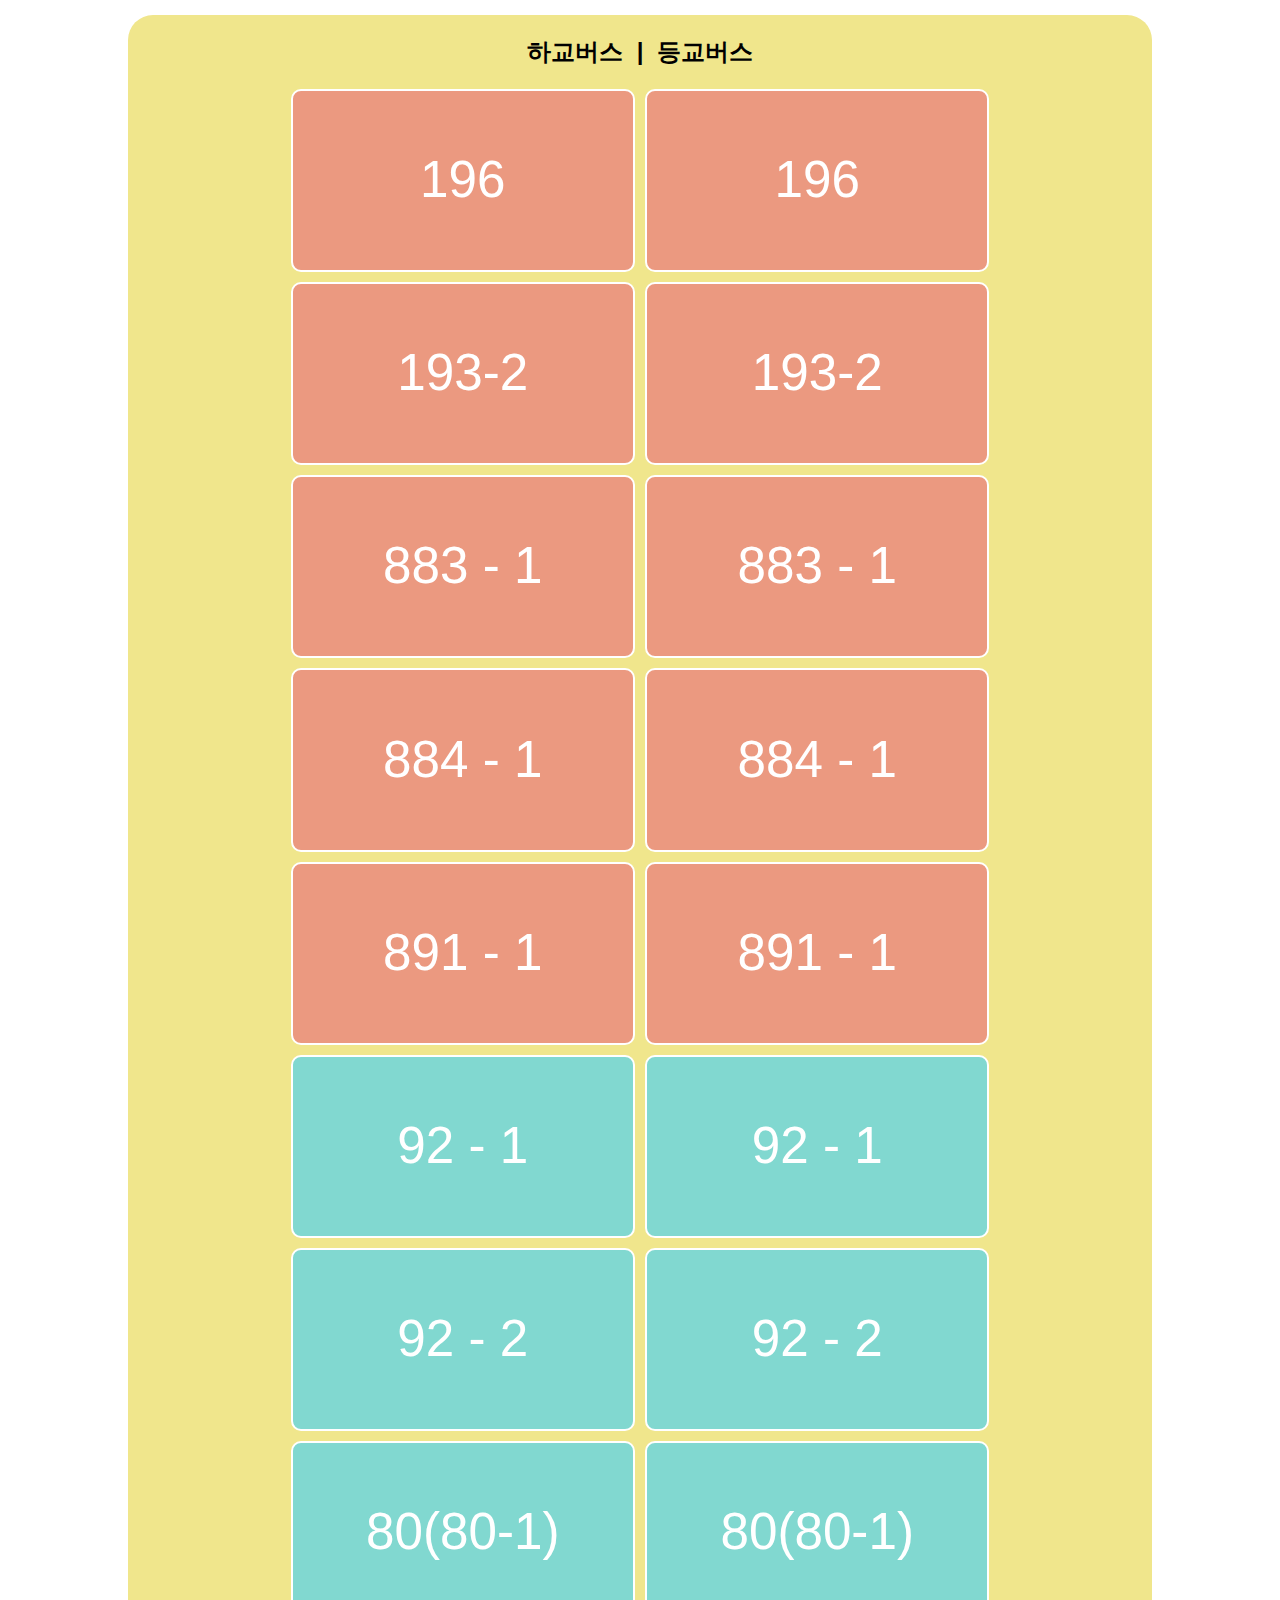
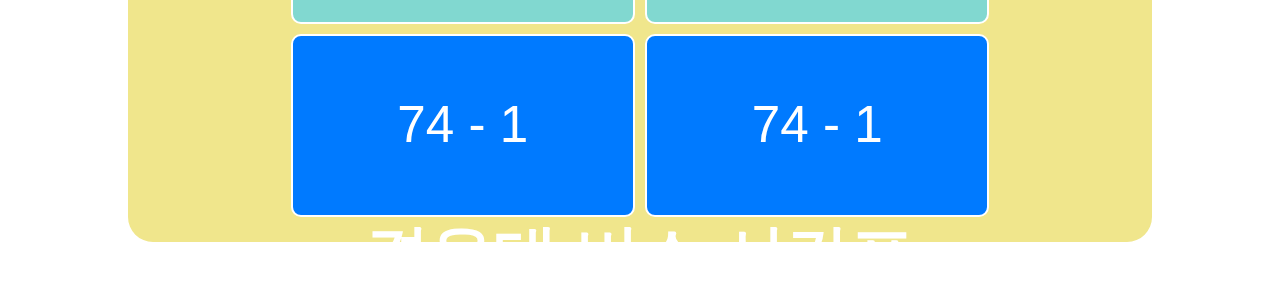
==== html/index.html @ 8141de6a "sidebar error occured, add logo, icon, fonts" ====
<!DOCTYPE html>
<html lang="ko">
<head>
  <meta charset="UTF-8">
  <meta http-equiv="X-UA-Compatible" content="IE=edge">
  <meta name="viewport" content="width=device-width, initial-scale=1.0, maximum-scale=1.0, user-scalable=no">
  <meta name="keywords" content="경운대학교, 경운대, 버스, 시간표">
  <meta name="author" content="Haiiron / Edward">
  <meta name="description" content="우리 모두를 위한 경운대학교 버스 시간표입니다!">
  <meta property="og:title" content="IKW Bus Information">
  <meta property="og:description" content="대학 버스정보">
    
  <link rel="stylesheet" type="text/css" href="../css/style.css"/>
  <script type="text/javascript" src="./script/jquery-3.7.1.js"></script>
  <script type="text/javascript" src="./script/script.js"></script>

  <title>경운대학교 버스 시간표</title>

</head>
<body style="height: 100%;">
  <header>

    <div class="container">
    </div>
  </header>
  <div class="interval"></div>
  <div class ="main">
    <div class="contents_title">
      <h2 style="white-space:pre-wrap;">  하교버스  |  등교버스  </h2>
    </div> 
    <div class="contents">
      <div class="from">
        <a href="https://bis.gumi.go.kr/city_bus/time_table.do?route_id=19620&brtId=196&remark=%EA%B2%BD%EC%9A%B4%EB%8C%80%ED%95%99%EA%B5%90(%EA%B5%AC%EB%AF%B8%EC%9A%B4%EC%A0%84%EB%A9%B4%ED%97%88%EC%84%BC%ED%84%B0)-%3E%EA%B5%AC%EB%AF%B8%EC%97%AD(%EC%A4%91%EC%95%99%EC%8B%9C%EC%9E%A5)" id="196-from" style="background-color:#eb9980">
          196
        </a>
        <a href="" id="193-from" style="background-color:#eb9980">
          193-2
        </a>
        
        <a href="https://bis.gumi.go.kr/city_bus/time_table.do?route_id=883-121&brtId=883-1&remark=%EA%B2%BD%EC%9A%B4%EB%8C%80%ED%95%99%EA%B5%90(%EA%B5%AC%EB%AF%B8%EC%9A%B4%EC%A0%84%EB%A9%B4%ED%97%88%EC%84%BC%ED%84%B0)-%3E%EA%B5%AC%EB%AF%B8%EC%97%AD(%EC%A4%91%EC%95%99%EC%8B%9C%EC%9E%A5)" id="883-1-from" style="background-color:#eb9980">
          883 - 1
        </a>
        <a href="https://bis.gumi.go.kr/city_bus/time_table.do?route_id=884-121&brtId=884-1&remark=%EA%B2%BD%EC%9A%B4%EB%8C%80%ED%95%99%EA%B5%90(%EA%B5%AC%EB%AF%B8%EC%9A%B4%EC%A0%84%EB%A9%B4%ED%97%88%EC%84%BC%ED%84%B0)-%3E%EA%B5%AC%EB%AF%B8%EC%97%AD(%EC%A4%91%EC%95%99%EC%8B%9C%EC%9E%A5)" id="884-1-from" style="background-color:#eb9980">
          884 - 1
        </a>
        <a href="https://bis.gumi.go.kr/city_bus/time_table.do?route_id=891-121&brtId=891-1&remark=%EA%B2%BD%EC%9A%B4%EB%8C%80%ED%95%99%EA%B5%90(%EA%B5%AC%EB%AF%B8%EC%9A%B4%EC%A0%84%EB%A9%B4%ED%97%88%EC%84%BC%ED%84%B0)-%3E%EA%B5%AC%EB%AF%B8%EC%97%AD(%EC%A4%91%EC%95%99%EC%8B%9C%EC%9E%A5)" id="889-1-from" style="background-color:#eb9980">
          891 - 1
        </a>
        <a href="https://bis.gumi.go.kr/city_bus/time_table.do?route_id=92-120&brtId=92-1&remark=%EA%B2%BD%EC%9A%B4%EB%8C%80%ED%95%99%EA%B5%90(%EA%B5%AC%EB%AF%B8%EC%9A%B4%EC%A0%84%EB%A9%B4%ED%97%88%EC%84%BC%ED%84%B0)-%3E%EC%9D%B8%EB%8F%99%EC%A0%95%EB%A5%98%EC%9E%A5%20%EC%A2%85%EC%A0%90" id="92-1-from" style="background-color:#81d8d0">
          92 - 1
        </a>
        <a href="https://bis.gumi.go.kr/city_bus/time_table.do?route_id=92-220&brtId=92-2&remark=%EA%B2%BD%EC%9A%B4%EB%8C%80%ED%95%99%EA%B5%90(%EA%B5%AC%EB%AF%B8%EC%9A%B4%EC%A0%84%EB%A9%B4%ED%97%88%EC%84%BC%ED%84%B0)-%3E%EC%9D%B8%EB%8F%99%EC%A0%95%EB%A5%98%EC%9E%A5%20%EC%A2%85%EC%A0%90" id="92-2-from" style="background-color:#81d8d0">
          92 - 2
        </a>
        <a href="https://bis.gumi.go.kr/city_bus/time_table.do?route_id=8020&brtId=80%20(%EA%B2%BD%EC%9A%B4%EB%8C%80%20%EB%B0%A9%ED%95%99%EA%B8%B0%EA%B0%84%20%EB%AF%B8%EC%9A%B4%ED%96%89)&remark=%EA%B2%BD%EC%9A%B4%EB%8C%80%ED%95%99%EA%B5%90(%EA%B5%AC%EB%AF%B8%EC%9A%B4%EC%A0%84%EB%A9%B4%ED%97%88%EC%84%BC%ED%84%B0)-%3E%EC%9D%B8%EB%8F%99%EC%B0%A8%EA%B3%A0%EC%A7%80" id="80-from" style="background-color:#81d8d0">
          80(80-1)
        </a>
        <a href="https://bis.gumi.go.kr/city_bus/time_table.do?route_id=74-121&brtId=74-1&remark=%EA%B2%BD%EC%9A%B4%EB%8C%80%ED%95%99%EA%B5%90(%EA%B5%AC%EB%AF%B8%EC%9A%B4%EC%A0%84%EB%A9%B4%ED%97%88%EC%84%BC%ED%84%B0)-%3E%EC%84%A0%EC%82%B0%ED%84%B0%EB%AF%B8%EB%84%90%EC%A2%85%EC%A0%90" id="74-1-from">
          74 - 1
        </a>
      </div>
      <div class="to">
        <a href="https://bis.gumi.go.kr/city_bus/time_table.do?route_id=19610&brtId=196&remark=%EA%B5%AC%EB%AF%B8%EC%97%AD-%3E%EA%B2%BD%EC%9A%B4%EB%8C%80%ED%95%99%EA%B5%90(%EA%B5%AC%EB%AF%B8%EC%9A%B4%EC%A0%84%EB%A9%B4%ED%97%88%EC%84%BC%ED%84%B0)" id="196-to" style="background-color:#eb9980">
          196
        </a>
        <a href="" id="193-to" style="background-color:#eb9980">
          193-2
        </a>
        <a href="https://bis.gumi.go.kr/city_bus/time_table.do?route_id=883-111&brtId=883-1&remark=%EA%B5%AC%EB%AF%B8%EC%97%AD-%3E%EA%B2%BD%EC%9A%B4%EB%8C%80%ED%95%99%EA%B5%90(%EA%B5%AC%EB%AF%B8%EC%9A%B4%EC%A0%84%EB%A9%B4%ED%97%88%EC%84%BC%ED%84%B0)" id="883-1-to" style="background-color:#eb9980">
          883 - 1
        </a>
        <a href="https://bis.gumi.go.kr/city_bus/time_table.do?route_id=884-111&brtId=884-1&remark=%EA%B5%AC%EB%AF%B8%EC%97%AD-%3E%EA%B2%BD%EC%9A%B4%EB%8C%80%ED%95%99%EA%B5%90(%EA%B5%AC%EB%AF%B8%EC%9A%B4%EC%A0%84%EB%A9%B4%ED%97%88%EC%84%BC%ED%84%B0)" id="884-1-to" style="background-color:#eb9980">
          884 - 1
        </a>
        <a href="https://bis.gumi.go.kr/city_bus/time_table.do?route_id=891-111&brtId=891-1&remark=%EA%B5%AC%EB%AF%B8%EC%97%AD-%3E%EA%B2%BD%EC%9A%B4%EB%8C%80%ED%95%99%EA%B5%90(%EA%B5%AC%EB%AF%B8%EC%9A%B4%EC%A0%84%EB%A9%B4%ED%97%88%EC%84%BC%ED%84%B0)" id="889-1-to" style="background-color:#eb9980">
          891 - 1
        </a>
        <a href="https://bis.gumi.go.kr/city_bus/time_table.do?route_id=92-110&brtId=92-1&remark=%EC%9D%B8%EB%8F%99%EC%A0%95%EB%A5%98%EC%9E%A5(%EC%9D%B8%EB%8F%99%EC%A4%91%ED%95%99%EA%B5%90%EB%B0%A9%EB%A9%B4)-%3E%EA%B2%BD%EC%9A%B4%EB%8C%80%ED%95%99%EA%B5%90(%EA%B5%AC%EB%AF%B8%EC%9A%B4%EC%A0%84%EB%A9%B4%ED%97%88%EC%84%BC%ED%84%B0)" id="92-1-to" style="background-color:#81d8d0">
          92 - 1
        </a>
        <a href="https://bis.gumi.go.kr/city_bus/time_table.do?route_id=92-210&brtId=92-2&remark=%EC%9D%B8%EB%8F%99%EC%A0%95%EB%A5%98%EC%9E%A5(%EC%9D%B8%EB%8F%99%EC%A4%91%ED%95%99%EA%B5%90%EB%B0%A9%EB%A9%B4)-%3E%EA%B2%BD%EC%9A%B4%EB%8C%80%ED%95%99%EA%B5%90(%EA%B5%AC%EB%AF%B8%EC%9A%B4%EC%A0%84%EB%A9%B4%ED%97%88%EC%84%BC%ED%84%B0)" id="92-2-to" style="background-color:#81d8d0">
          92 - 2
        </a>
        <a href="https://bis.gumi.go.kr/city_bus/time_table.do?route_id=8010&brtId=80%20(%EA%B2%BD%EC%9A%B4%EB%8C%80%20%EB%B0%A9%ED%95%99%EA%B8%B0%EA%B0%84%20%EB%AF%B8%EC%9A%B4%ED%96%89)&remark=%EC%9D%B8%EB%8F%99%EC%B0%A8%EA%B3%A0%EC%A7%80-%3E%EA%B2%BD%EC%9A%B4%EB%8C%80%ED%95%99%EA%B5%90(%EA%B5%AC%EB%AF%B8%EC%9A%B4%EC%A0%84%EB%A9%B4%ED%97%88%EC%84%BC%ED%84%B0)" id="80-to" style="background-color:#81d8d0">
          80(80-1)
        </a>
        <a href="https://bis.gumi.go.kr/city_bus/time_table.do?route_id=74-111&brtId=74-1&remark=%EC%84%A0%EC%82%B0%ED%84%B0%EB%AF%B8%EB%84%90%EC%A2%85%EC%A0%90-%3E%EA%B2%BD%EC%9A%B4%EB%8C%80%ED%95%99%EA%B5%90(%EA%B5%AC%EB%AF%B8%EC%9A%B4%EC%A0%84%EB%A9%B4%ED%97%88%EC%84%BC%ED%84%B0)" id="74-1-to">
          74 - 1
        </a>
      </div>
    </div>
  </div>
  <footer>
      <h1>경운대 버스 시간표</h1>
  </footer>
</body>
</html>
---- css/style.css ----
@charset "UTF-8";
/* http://meyerweb.com/eric/tools/css/reset/
   v2.0 | 20110126
   License: none (public domain)
   20200906 ~ Haiiron // 전현배
*/

html, body, div, span, applet, object, iframe,
p, blockquote, pre, a, abbr, acronym, address,
big, cite, code, del, dfn, em, img, ins, kbd,
q, s, samp, small, strike, strong, sub, sup,
tt, var, b, u, i, center,
dl, dt, dd, fieldset, form, label, legend,
table, caption, tbody, tfoot, thead, tr, th, td,
article, aside, canvas, details, embed,
figure, figcaption, footer, header, hgroup,
menu, nav, output, ruby, section, summary,
time, mark, audio, video
{
	margin: 0;
	padding: 0;
	border: 0;
	font-size: 100%;
	line-height:150%;
	text-align: center;
	list-style:none;
	text-decoration:none;
	font-family:sans-serif;
}
/* HTML5 display-role reset for older browsers */
article, aside, details, figcaption, figure,
footer, header, hgroup, menu, nav, section
{display: block;}

body
{
	background-repeat: no-repeat;
	background-attachment: fixed;
	background-size: cover;
}

h1
{font-size:5vw;
 color: white;
}

h3
{
	font-size: 20px;
	width: 10%;
}

a /* 사용자 주요 기능버튼 */
{
	background-color: #007aff; /* Green */
  	border: 2px solid;
	padding: 1em;
	margin:5px;
	width: 70%;
  	color: white;
  	display: inline-block;
  	font-size: 4vw;
		border-radius: 10px;
}

*
{box-sizing:border-box;}

header
{
	vertical-align: baseline;
	background-color: #007aff;
	display: flex;
}

.main
{
background-color: khaki;
margin:auto;
width: 80%;
height: 50%;
padding: 5px 20px 20px 20px;
border-radius: 25px;
}

.contents
{
	height: 100%;
	display: flex;
	padding: auto;
}

.from
{
	text-align: right;
	display: table-column;
	width: 50%;
	height: 100%;
}

.to
{
	text-align: left;
	display: table-row;
	width: 50%;
	height: 100%;
}
/* 칸막이 */
.interval
{height: 15px;}

.container {
	display: flex;
	align-items: center;
}

.image {
	margin-right: 20px;
	margin-top: 20px;
	margin-left: 20px;
}

footer h1 {
	margin: 0;
}

footer p {
	margin: 0;
	font-size: 16px;
	color: #666;
}

.banner {
	background-color: #007aff;
	color: white;
	text-align: center;
	padding: 20px;
  }
  
  .banner h1 {
	margin-top: 0;
	line-height: 1.2;
  }
  
  .banner p {
	font-size: 24px;
  }
  
  .banner button {
	background-color:	#FEE500;
	border: none;
	color: #3C1E1E;
	padding: 10px 20px;
	font-size: 16px;
	border-radius: 20px; /* 버튼 둥글게 만드는 속성 */
	cursor: pointer;
	transition: background-color 0.5s;
  }
  
  .banner button:hover {
	background-color: #1abc9c;
	color: white;
  }
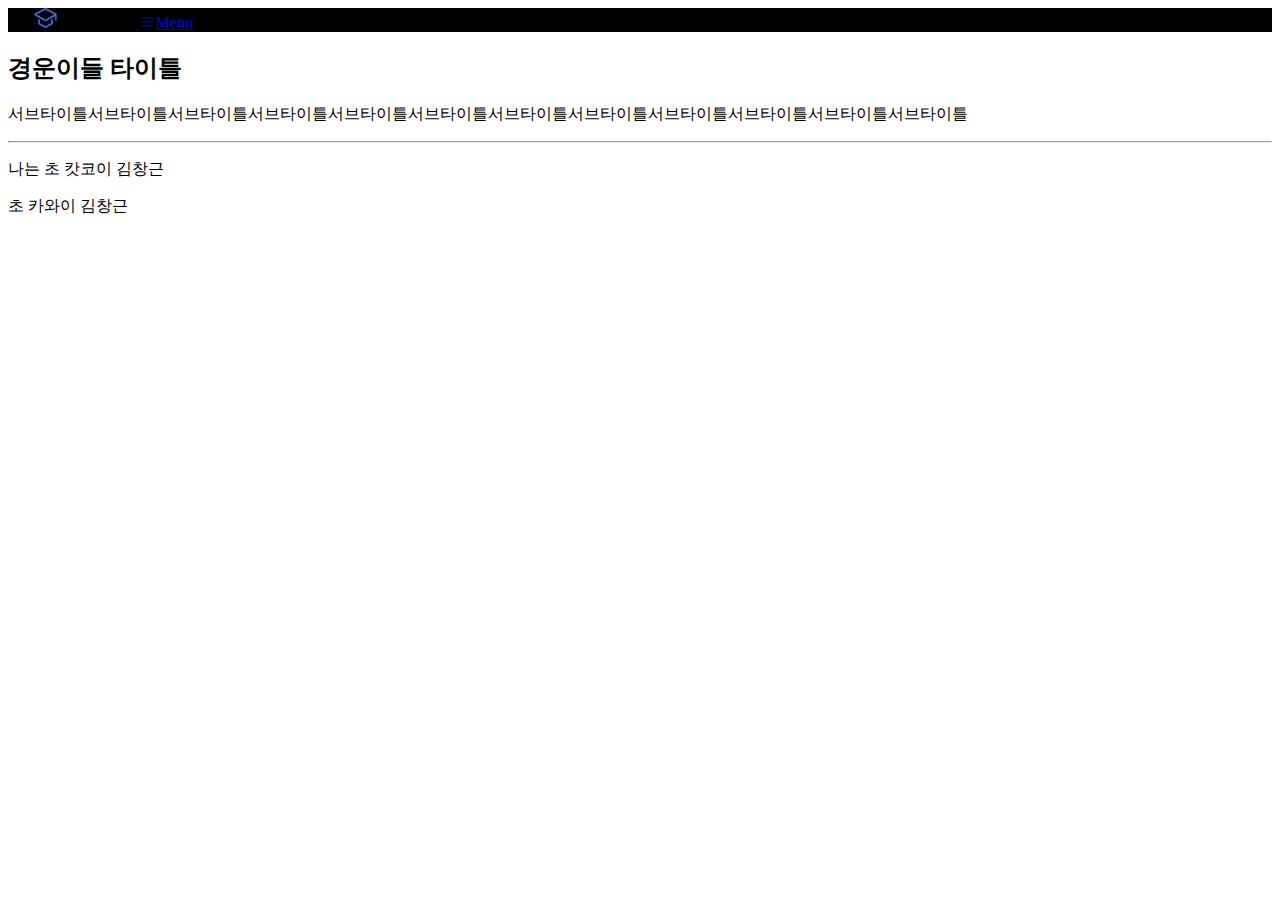
==== commit db4f4284: "add data" ====
--- a/html/index.html
+++ b/html/index.html
@@ -3,95 +3,78 @@
 <head>
   <meta charset="UTF-8">
   <meta http-equiv="X-UA-Compatible" content="IE=edge">
-  <meta name="viewport" content="width=device-width, initial-scale=1.0, maximum-scale=1.0, user-scalable=no">
-  <meta name="keywords" content="경운대학교, 경운대, 버스, 시간표">
-  <meta name="author" content="Haiiron / Edward">
-  <meta name="description" content="우리 모두를 위한 경운대학교 버스 시간표입니다!">
-  <meta property="og:title" content="IKW Bus Information">
-  <meta property="og:description" content="대학 버스정보">
-    
-  <link rel="stylesheet" type="text/css" href="../css/style.css"/>
+  <meta name="viewport" content="width=device-width, user-scalable=yes" />
+  <meta property="og:url" content="kwed.netlify.app">
+  <meta property="og:title" content="경운이들">
+  <meta property="og:type" content="website">
+  <meta property="og:image" content="/images/thumbnail.png">
+  <meta property="og:description" content="경운대학교 재학생 사이트">
+  <link rel="stylesheet" href="../css/style_2.css">
+  <link rel="icon" type="image/png" sizes="16x16" href="../images/favicon-16x16.png">
+  <link rel="icon" type="image/png" sizes="32x32" href="../images/favicon-32x32.png">
+  <title>경운이들</title>
   <script type="text/javascript" src="./script/jquery-3.7.1.js"></script>
-  <script type="text/javascript" src="./script/script.js"></script>
+  <link href="https://cdn.jsdelivr.net/npm/bootstrap@5.3.2/dist/css/bootstrap.min.css" rel="stylesheet" integrity="sha384-T3c6CoIi6uLrA9TneNEoa7RxnatzjcDSCmG1MXxSR1GAsXEV/Dwwykc2MPK8M2HN" crossorigin="anonymous">
+  <link rel="stylesheet" href="https://cdn.jsdelivr.net/npm/bootstrap-icons@1.11.3/font/bootstrap-icons.min.css">
+</head>
+<body>
 
-  <title>경운대학교 버스 시간표</title>
+<nav class="navbar bg-body-tertiary container-fluid" style="background-color: black;">
+  <a class="navbar-brand" href="index.html">
+    <img src="../images/Kyungwoonedeul-logo.png" style="height: 20px; margin-left: 2vw;" alt="">
+  </a>
+  <a href="#" data-bs-target="#sidebar" data-bs-toggle="collapse" class="mx-3 border rounded-1 p-1 text-decoration-none"><i class="bi bi-list bi-lg py-2"></i>Menu</a>
+</nav>
+  <div class="container-fluid">
+    <div class="row flex-nowrap">
+        <div class="col-auto px-0">
+          <div id="sidebar" class="collapse collapse-horizontal border-end">
+                <div id="sidebar-nav" class="list-group border-0 rounded-0 text-sm-start min-vh-100 min-vw-100">
+                    <a href="#" class="list-group-item border-end-0 d-inline-block text-truncate" data-bs-parent="#sidebar">ㅤ<i class="bi bi-buildings"></i> <span>캠퍼스</span> </a>
+                    <a href="#" class="list-group-item border-end-0 d-inline-block text-truncate" data-bs-parent="#sidebar">ㅤ<i class="bi bi-bus-front-fill"></i> <span>버스</span></a>
+                    <a href="#" class="list-group-item border-end-0 d-inline-block text-truncate" data-bs-parent="#sidebar">ㅤ<i class="bi bi-info-circle"></i> <span>통합정보 시스템 정보</span></a>
+                    <a href="#" class="list-group-item border-end-0 d-inline-block text-truncate" data-bs-parent="#sidebar">ㅤ<i class="bi bi-mortarboard"></i> <span>졸업</span></a>
+                    <a href="#" class="list-group-item border-end-0 d-inline-block text-truncate" data-bs-parent="#sidebar">ㅤ<i class="bi bi-clock"></i> <span>학교 관련 사이트</span></a>
+                    <a href="#" class="list-group-item border-end-0 d-inline-block text-truncate" data-bs-parent="#sidebar">ㅤ<i class="bi bi-archive"></i> <span>Item</span></a>
+                    <a href="#" class="list-group-item border-end-0 d-inline-block text-truncate" data-bs-parent="#sidebar">ㅤ<i class="bi bi-buildings-fill"></i> <span>Item</span></a>
+                    <a href="#" class="list-group-item border-end-0 d-inline-block text-truncate" data-bs-parent="#sidebar">ㅤ<i class="bi bi-calendar"></i> <span>학사일정</span></a>
+                    <a href="#" class="list-group-item border-end-0 d-inline-block text-truncate" data-bs-parent="#sidebar">ㅤ<i class="bi bi-envelope"></i> <span>문의하기</span></a>
+                </div>
+            </div>
+        </div>
+        <main class="col ps-md-2 pt-2">
+            <div class="page-header pt-3">
+                <h2>경운이들 타이틀</h2>
+            </div>
+            <p class="lead">서브타이틀서브타이틀서브타이틀서브타이틀서브타이틀서브타이틀서브타이틀서브타이틀서브타이틀서브타이틀서브타이틀서브타이틀</p>
+            <hr>
+            <div class="row">
+                <div class="col-12">
+                    <p>나는 초 캇코이 김창근</p>
+                    <p>초 카와이 김창근</p>
+                </div>
+            </div>
+        </main>
+    </div>
+</div>
 
-</head>
-<body style="height: 100%;">
-  <header>
 
-    <div class="container">
-    </div>
-  </header>
-  <div class="interval"></div>
-  <div class ="main">
-    <div class="contents_title">
-      <h2 style="white-space:pre-wrap;">  하교버스  |  등교버스  </h2>
-    </div> 
-    <div class="contents">
-      <div class="from">
-        <a href="https://bis.gumi.go.kr/city_bus/time_table.do?route_id=19620&brtId=196&remark=%EA%B2%BD%EC%9A%B4%EB%8C%80%ED%95%99%EA%B5%90(%EA%B5%AC%EB%AF%B8%EC%9A%B4%EC%A0%84%EB%A9%B4%ED%97%88%EC%84%BC%ED%84%B0)-%3E%EA%B5%AC%EB%AF%B8%EC%97%AD(%EC%A4%91%EC%95%99%EC%8B%9C%EC%9E%A5)" id="196-from" style="background-color:#eb9980">
-          196
-        </a>
-        <a href="" id="193-from" style="background-color:#eb9980">
-          193-2
-        </a>
-        
-        <a href="https://bis.gumi.go.kr/city_bus/time_table.do?route_id=883-121&brtId=883-1&remark=%EA%B2%BD%EC%9A%B4%EB%8C%80%ED%95%99%EA%B5%90(%EA%B5%AC%EB%AF%B8%EC%9A%B4%EC%A0%84%EB%A9%B4%ED%97%88%EC%84%BC%ED%84%B0)-%3E%EA%B5%AC%EB%AF%B8%EC%97%AD(%EC%A4%91%EC%95%99%EC%8B%9C%EC%9E%A5)" id="883-1-from" style="background-color:#eb9980">
-          883 - 1
-        </a>
-        <a href="https://bis.gumi.go.kr/city_bus/time_table.do?route_id=884-121&brtId=884-1&remark=%EA%B2%BD%EC%9A%B4%EB%8C%80%ED%95%99%EA%B5%90(%EA%B5%AC%EB%AF%B8%EC%9A%B4%EC%A0%84%EB%A9%B4%ED%97%88%EC%84%BC%ED%84%B0)-%3E%EA%B5%AC%EB%AF%B8%EC%97%AD(%EC%A4%91%EC%95%99%EC%8B%9C%EC%9E%A5)" id="884-1-from" style="background-color:#eb9980">
-          884 - 1
-        </a>
-        <a href="https://bis.gumi.go.kr/city_bus/time_table.do?route_id=891-121&brtId=891-1&remark=%EA%B2%BD%EC%9A%B4%EB%8C%80%ED%95%99%EA%B5%90(%EA%B5%AC%EB%AF%B8%EC%9A%B4%EC%A0%84%EB%A9%B4%ED%97%88%EC%84%BC%ED%84%B0)-%3E%EA%B5%AC%EB%AF%B8%EC%97%AD(%EC%A4%91%EC%95%99%EC%8B%9C%EC%9E%A5)" id="889-1-from" style="background-color:#eb9980">
-          891 - 1
-        </a>
-        <a href="https://bis.gumi.go.kr/city_bus/time_table.do?route_id=92-120&brtId=92-1&remark=%EA%B2%BD%EC%9A%B4%EB%8C%80%ED%95%99%EA%B5%90(%EA%B5%AC%EB%AF%B8%EC%9A%B4%EC%A0%84%EB%A9%B4%ED%97%88%EC%84%BC%ED%84%B0)-%3E%EC%9D%B8%EB%8F%99%EC%A0%95%EB%A5%98%EC%9E%A5%20%EC%A2%85%EC%A0%90" id="92-1-from" style="background-color:#81d8d0">
-          92 - 1
-        </a>
-        <a href="https://bis.gumi.go.kr/city_bus/time_table.do?route_id=92-220&brtId=92-2&remark=%EA%B2%BD%EC%9A%B4%EB%8C%80%ED%95%99%EA%B5%90(%EA%B5%AC%EB%AF%B8%EC%9A%B4%EC%A0%84%EB%A9%B4%ED%97%88%EC%84%BC%ED%84%B0)-%3E%EC%9D%B8%EB%8F%99%EC%A0%95%EB%A5%98%EC%9E%A5%20%EC%A2%85%EC%A0%90" id="92-2-from" style="background-color:#81d8d0">
-          92 - 2
-        </a>
-        <a href="https://bis.gumi.go.kr/city_bus/time_table.do?route_id=8020&brtId=80%20(%EA%B2%BD%EC%9A%B4%EB%8C%80%20%EB%B0%A9%ED%95%99%EA%B8%B0%EA%B0%84%20%EB%AF%B8%EC%9A%B4%ED%96%89)&remark=%EA%B2%BD%EC%9A%B4%EB%8C%80%ED%95%99%EA%B5%90(%EA%B5%AC%EB%AF%B8%EC%9A%B4%EC%A0%84%EB%A9%B4%ED%97%88%EC%84%BC%ED%84%B0)-%3E%EC%9D%B8%EB%8F%99%EC%B0%A8%EA%B3%A0%EC%A7%80" id="80-from" style="background-color:#81d8d0">
-          80(80-1)
-        </a>
-        <a href="https://bis.gumi.go.kr/city_bus/time_table.do?route_id=74-121&brtId=74-1&remark=%EA%B2%BD%EC%9A%B4%EB%8C%80%ED%95%99%EA%B5%90(%EA%B5%AC%EB%AF%B8%EC%9A%B4%EC%A0%84%EB%A9%B4%ED%97%88%EC%84%BC%ED%84%B0)-%3E%EC%84%A0%EC%82%B0%ED%84%B0%EB%AF%B8%EB%84%90%EC%A2%85%EC%A0%90" id="74-1-from">
-          74 - 1
-        </a>
-      </div>
-      <div class="to">
-        <a href="https://bis.gumi.go.kr/city_bus/time_table.do?route_id=19610&brtId=196&remark=%EA%B5%AC%EB%AF%B8%EC%97%AD-%3E%EA%B2%BD%EC%9A%B4%EB%8C%80%ED%95%99%EA%B5%90(%EA%B5%AC%EB%AF%B8%EC%9A%B4%EC%A0%84%EB%A9%B4%ED%97%88%EC%84%BC%ED%84%B0)" id="196-to" style="background-color:#eb9980">
-          196
-        </a>
-        <a href="" id="193-to" style="background-color:#eb9980">
-          193-2
-        </a>
-        <a href="https://bis.gumi.go.kr/city_bus/time_table.do?route_id=883-111&brtId=883-1&remark=%EA%B5%AC%EB%AF%B8%EC%97%AD-%3E%EA%B2%BD%EC%9A%B4%EB%8C%80%ED%95%99%EA%B5%90(%EA%B5%AC%EB%AF%B8%EC%9A%B4%EC%A0%84%EB%A9%B4%ED%97%88%EC%84%BC%ED%84%B0)" id="883-1-to" style="background-color:#eb9980">
-          883 - 1
-        </a>
-        <a href="https://bis.gumi.go.kr/city_bus/time_table.do?route_id=884-111&brtId=884-1&remark=%EA%B5%AC%EB%AF%B8%EC%97%AD-%3E%EA%B2%BD%EC%9A%B4%EB%8C%80%ED%95%99%EA%B5%90(%EA%B5%AC%EB%AF%B8%EC%9A%B4%EC%A0%84%EB%A9%B4%ED%97%88%EC%84%BC%ED%84%B0)" id="884-1-to" style="background-color:#eb9980">
-          884 - 1
-        </a>
-        <a href="https://bis.gumi.go.kr/city_bus/time_table.do?route_id=891-111&brtId=891-1&remark=%EA%B5%AC%EB%AF%B8%EC%97%AD-%3E%EA%B2%BD%EC%9A%B4%EB%8C%80%ED%95%99%EA%B5%90(%EA%B5%AC%EB%AF%B8%EC%9A%B4%EC%A0%84%EB%A9%B4%ED%97%88%EC%84%BC%ED%84%B0)" id="889-1-to" style="background-color:#eb9980">
-          891 - 1
-        </a>
-        <a href="https://bis.gumi.go.kr/city_bus/time_table.do?route_id=92-110&brtId=92-1&remark=%EC%9D%B8%EB%8F%99%EC%A0%95%EB%A5%98%EC%9E%A5(%EC%9D%B8%EB%8F%99%EC%A4%91%ED%95%99%EA%B5%90%EB%B0%A9%EB%A9%B4)-%3E%EA%B2%BD%EC%9A%B4%EB%8C%80%ED%95%99%EA%B5%90(%EA%B5%AC%EB%AF%B8%EC%9A%B4%EC%A0%84%EB%A9%B4%ED%97%88%EC%84%BC%ED%84%B0)" id="92-1-to" style="background-color:#81d8d0">
-          92 - 1
-        </a>
-        <a href="https://bis.gumi.go.kr/city_bus/time_table.do?route_id=92-210&brtId=92-2&remark=%EC%9D%B8%EB%8F%99%EC%A0%95%EB%A5%98%EC%9E%A5(%EC%9D%B8%EB%8F%99%EC%A4%91%ED%95%99%EA%B5%90%EB%B0%A9%EB%A9%B4)-%3E%EA%B2%BD%EC%9A%B4%EB%8C%80%ED%95%99%EA%B5%90(%EA%B5%AC%EB%AF%B8%EC%9A%B4%EC%A0%84%EB%A9%B4%ED%97%88%EC%84%BC%ED%84%B0)" id="92-2-to" style="background-color:#81d8d0">
-          92 - 2
-        </a>
-        <a href="https://bis.gumi.go.kr/city_bus/time_table.do?route_id=8010&brtId=80%20(%EA%B2%BD%EC%9A%B4%EB%8C%80%20%EB%B0%A9%ED%95%99%EA%B8%B0%EA%B0%84%20%EB%AF%B8%EC%9A%B4%ED%96%89)&remark=%EC%9D%B8%EB%8F%99%EC%B0%A8%EA%B3%A0%EC%A7%80-%3E%EA%B2%BD%EC%9A%B4%EB%8C%80%ED%95%99%EA%B5%90(%EA%B5%AC%EB%AF%B8%EC%9A%B4%EC%A0%84%EB%A9%B4%ED%97%88%EC%84%BC%ED%84%B0)" id="80-to" style="background-color:#81d8d0">
-          80(80-1)
-        </a>
-        <a href="https://bis.gumi.go.kr/city_bus/time_table.do?route_id=74-111&brtId=74-1&remark=%EC%84%A0%EC%82%B0%ED%84%B0%EB%AF%B8%EB%84%90%EC%A2%85%EC%A0%90-%3E%EA%B2%BD%EC%9A%B4%EB%8C%80%ED%95%99%EA%B5%90(%EA%B5%AC%EB%AF%B8%EC%9A%B4%EC%A0%84%EB%A9%B4%ED%97%88%EC%84%BC%ED%84%B0)" id="74-1-to">
-          74 - 1
-        </a>
-      </div>
-    </div>
+
+
+<!-- <div class="container">
+  <div class="box-link">
+    <button onclick="window.location.href='index.html';" class="link-button">
+      하교버스
+    </button>
   </div>
-  <footer>
-      <h1>경운대 버스 시간표</h1>
-  </footer>
+  <div class="box-link">
+    <button onclick="window.location.href='index.html';" class="link-button">
+      등교버스
+    </button>
+  </div>
+</div> -->
+
+<script src="https://cdn.jsdelivr.net/npm/bootstrap@5.3.2/dist/js/bootstrap.bundle.min.js" integrity="sha384-C6RzsynM9kWDrMNeT87bh95OGNyZPhcTNXj1NW7RuBCsyN/o0jlpcV8Qyq46cDfL" crossorigin="anonymous"></script>
+
 </body>
 </html>
--- a/css/style_2.css
+++ b/css/style_2.css
@@ -0,0 +1,109 @@
+@charset "UTF-8";
+/*
+	作・2023/10/10
+
+*/
+@import url('https://fonts.googleapis.com/css2?family=Inter:wght@300&display=swap');
+
+@font-face {
+  font-family: '나눔볼드';
+  src: url(../font/NanumGothicExtraBold.otf);
+}
+
+.nanumxb{
+  font-family: '나눔볼드';
+}
+
+.logo-img{
+  align-items: center;
+  height: 56px;
+  /* width: ; */
+}
+
+.navbar-brand{
+
+font-family: 'NanumGothicExtraBold';
+}
+
+.navbar-toggle{
+  width: 66px;
+  height: 66px;
+  background-color:white ;
+  border-color: red;
+  border: black;
+}
+
+
+#sidebar {
+  position: fixed;
+  top: 66px; /* 상단에서부터 시작 */
+  bottom: 0; /* 하단까지 */
+  right: -100vw; /* 화면 오른쪽 바깥으로 숨겨짐 */
+  width: 100vw; /* 전체 뷰포트 너비 */
+  height: 100vh; /* 전체 뷰포트 높이로 설정 */
+  overflow-x: hidden;
+  transition: all 0.5s; /* 부드러운 전환 효과 */
+  z-index: 1000; /* 다른 콘텐츠 위에 오도록 z-index 설정 */
+  background-color: white; /* 배경색 */
+}
+
+#sidebar.show {
+  right: 0; /* 사이드바를 화면 오른쪽 끝으로 이동하여 표시 */
+}
+
+
+
+
+.color-3{
+  background-color: #427D9D;
+}
+.container{
+  width: 100%;
+  height: 500px;
+  background-color: white;
+  background-size: cover;
+  background-repeat: no-repeat;
+  background-position: center;
+
+  display: flex;
+  justify-content: center;
+  align-items: center;
+  
+}
+
+.box-link{
+  width: 25%;
+  height: 25%;
+  background-color: rgb(255, 255, 255);
+  margin: 5px; 
+  border-radius: 10px;
+  border: solid rgb(50, 152, 255);
+  display: flex;
+  align-items: center;
+  justify-content: center;
+}
+
+.link-button {
+  width: 100%;
+  height: 100%;
+  background-color: transparent;
+  color: rgb(73, 164, 255);
+  border: none;
+  font-size: 5vw;
+  cursor: pointer;
+  text-align: center;
+  font-family: sans-serif;
+  transition: background-color 0.2s, color 0.2s;
+}
+
+.link-button:hover {
+  background-color: rgb(73, 164, 255);
+  color: rgb(255, 255, 255);
+  border-radius: 5px;
+}
+
+
+
+
+
+
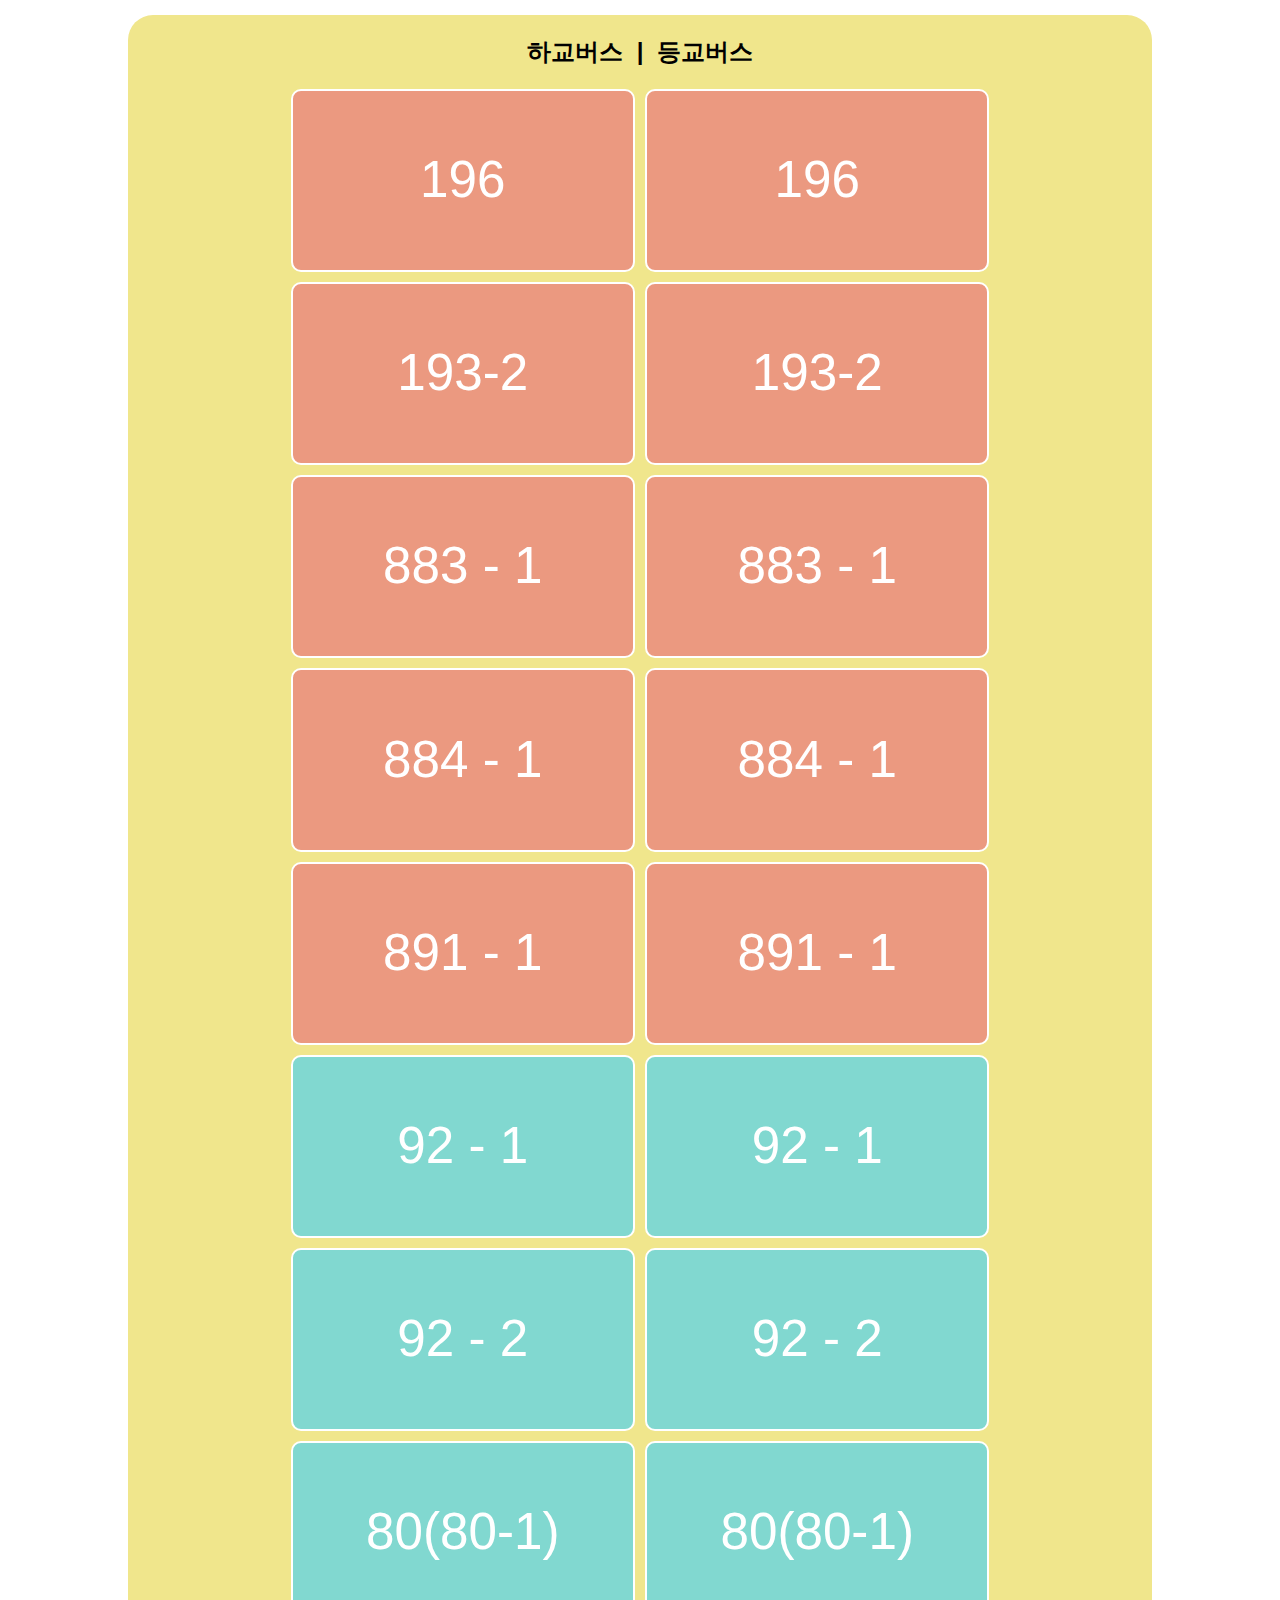
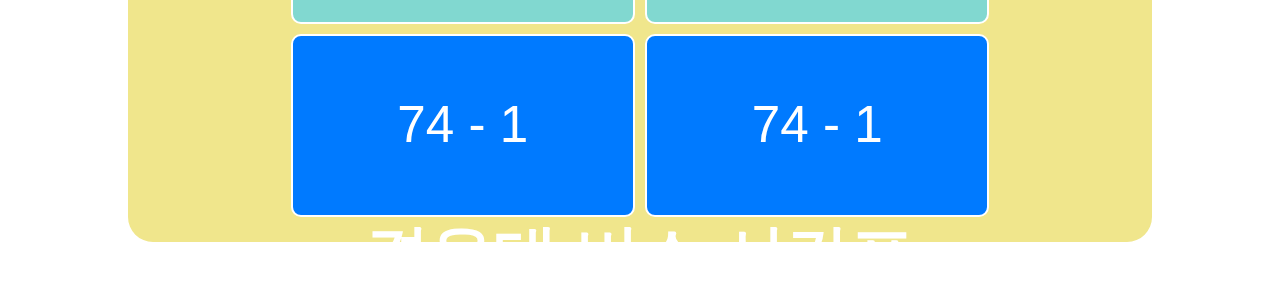
==== commit f5110486: "seperate main page from bus system" ====
--- a/html/index.html
+++ b/html/index.html
@@ -3,78 +3,95 @@
 <head>
   <meta charset="UTF-8">
   <meta http-equiv="X-UA-Compatible" content="IE=edge">
-  <meta name="viewport" content="width=device-width, user-scalable=yes" />
-  <meta property="og:url" content="kwed.netlify.app">
-  <meta property="og:title" content="경운이들">
-  <meta property="og:type" content="website">
-  <meta property="og:image" content="/images/thumbnail.png">
-  <meta property="og:description" content="경운대학교 재학생 사이트">
-  <link rel="stylesheet" href="../css/style_2.css">
-  <link rel="icon" type="image/png" sizes="16x16" href="../images/favicon-16x16.png">
-  <link rel="icon" type="image/png" sizes="32x32" href="../images/favicon-32x32.png">
-  <title>경운이들</title>
+  <meta name="viewport" content="width=device-width, initial-scale=1.0, maximum-scale=1.0, user-scalable=no">
+  <meta name="keywords" content="경운대학교, 경운대, 버스, 시간표">
+  <meta name="author" content="Haiiron / Edward">
+  <meta name="description" content="우리 모두를 위한 경운대학교 버스 시간표입니다!">
+  <meta property="og:title" content="IKW Bus Information">
+  <meta property="og:description" content="대학 버스정보">
+    
+  <link rel="stylesheet" type="text/css" href="../css/style.css"/>
   <script type="text/javascript" src="./script/jquery-3.7.1.js"></script>
-  <link href="https://cdn.jsdelivr.net/npm/bootstrap@5.3.2/dist/css/bootstrap.min.css" rel="stylesheet" integrity="sha384-T3c6CoIi6uLrA9TneNEoa7RxnatzjcDSCmG1MXxSR1GAsXEV/Dwwykc2MPK8M2HN" crossorigin="anonymous">
-  <link rel="stylesheet" href="https://cdn.jsdelivr.net/npm/bootstrap-icons@1.11.3/font/bootstrap-icons.min.css">
+  <script type="text/javascript" src="./script/script.js"></script>
+
+  <title>경운대학교 버스 시간표</title>
+
 </head>
-<body>
+<body style="height: 100%;">
+  <header>
 
-<nav class="navbar bg-body-tertiary container-fluid" style="background-color: black;">
-  <a class="navbar-brand" href="index.html">
-    <img src="../images/Kyungwoonedeul-logo.png" style="height: 20px; margin-left: 2vw;" alt="">
-  </a>
-  <a href="#" data-bs-target="#sidebar" data-bs-toggle="collapse" class="mx-3 border rounded-1 p-1 text-decoration-none"><i class="bi bi-list bi-lg py-2"></i>Menu</a>
-</nav>
-  <div class="container-fluid">
-    <div class="row flex-nowrap">
-        <div class="col-auto px-0">
-          <div id="sidebar" class="collapse collapse-horizontal border-end">
-                <div id="sidebar-nav" class="list-group border-0 rounded-0 text-sm-start min-vh-100 min-vw-100">
-                    <a href="#" class="list-group-item border-end-0 d-inline-block text-truncate" data-bs-parent="#sidebar">ㅤ<i class="bi bi-buildings"></i> <span>캠퍼스</span> </a>
-                    <a href="#" class="list-group-item border-end-0 d-inline-block text-truncate" data-bs-parent="#sidebar">ㅤ<i class="bi bi-bus-front-fill"></i> <span>버스</span></a>
-                    <a href="#" class="list-group-item border-end-0 d-inline-block text-truncate" data-bs-parent="#sidebar">ㅤ<i class="bi bi-info-circle"></i> <span>통합정보 시스템 정보</span></a>
-                    <a href="#" class="list-group-item border-end-0 d-inline-block text-truncate" data-bs-parent="#sidebar">ㅤ<i class="bi bi-mortarboard"></i> <span>졸업</span></a>
-                    <a href="#" class="list-group-item border-end-0 d-inline-block text-truncate" data-bs-parent="#sidebar">ㅤ<i class="bi bi-clock"></i> <span>학교 관련 사이트</span></a>
-                    <a href="#" class="list-group-item border-end-0 d-inline-block text-truncate" data-bs-parent="#sidebar">ㅤ<i class="bi bi-archive"></i> <span>Item</span></a>
-                    <a href="#" class="list-group-item border-end-0 d-inline-block text-truncate" data-bs-parent="#sidebar">ㅤ<i class="bi bi-buildings-fill"></i> <span>Item</span></a>
-                    <a href="#" class="list-group-item border-end-0 d-inline-block text-truncate" data-bs-parent="#sidebar">ㅤ<i class="bi bi-calendar"></i> <span>학사일정</span></a>
-                    <a href="#" class="list-group-item border-end-0 d-inline-block text-truncate" data-bs-parent="#sidebar">ㅤ<i class="bi bi-envelope"></i> <span>문의하기</span></a>
-                </div>
-            </div>
-        </div>
-        <main class="col ps-md-2 pt-2">
-            <div class="page-header pt-3">
-                <h2>경운이들 타이틀</h2>
-            </div>
-            <p class="lead">서브타이틀서브타이틀서브타이틀서브타이틀서브타이틀서브타이틀서브타이틀서브타이틀서브타이틀서브타이틀서브타이틀서브타이틀</p>
-            <hr>
-            <div class="row">
-                <div class="col-12">
-                    <p>나는 초 캇코이 김창근</p>
-                    <p>초 카와이 김창근</p>
-                </div>
-            </div>
-        </main>
+    <div class="container">
     </div>
-</div>
-
-
-
-
-<!-- <div class="container">
-  <div class="box-link">
-    <button onclick="window.location.href='index.html';" class="link-button">
-      하교버스
-    </button>
+  </header>
+  <div class="interval"></div>
+  <div class ="main">
+    <div class="contents_title">
+      <h2 style="white-space:pre-wrap;">  하교버스  |  등교버스  </h2>
+    </div> 
+    <div class="contents">
+      <div class="from">
+        <a href="https://bis.gumi.go.kr/city_bus/time_table.do?route_id=19620&brtId=196&remark=%EA%B2%BD%EC%9A%B4%EB%8C%80%ED%95%99%EA%B5%90(%EA%B5%AC%EB%AF%B8%EC%9A%B4%EC%A0%84%EB%A9%B4%ED%97%88%EC%84%BC%ED%84%B0)-%3E%EA%B5%AC%EB%AF%B8%EC%97%AD(%EC%A4%91%EC%95%99%EC%8B%9C%EC%9E%A5)" id="196-from" style="background-color:#eb9980">
+          196
+        </a>
+        <a href="" id="193-from" style="background-color:#eb9980">
+          193-2
+        </a>
+        
+        <a href="https://bis.gumi.go.kr/city_bus/time_table.do?route_id=883-121&brtId=883-1&remark=%EA%B2%BD%EC%9A%B4%EB%8C%80%ED%95%99%EA%B5%90(%EA%B5%AC%EB%AF%B8%EC%9A%B4%EC%A0%84%EB%A9%B4%ED%97%88%EC%84%BC%ED%84%B0)-%3E%EA%B5%AC%EB%AF%B8%EC%97%AD(%EC%A4%91%EC%95%99%EC%8B%9C%EC%9E%A5)" id="883-1-from" style="background-color:#eb9980">
+          883 - 1
+        </a>
+        <a href="https://bis.gumi.go.kr/city_bus/time_table.do?route_id=884-121&brtId=884-1&remark=%EA%B2%BD%EC%9A%B4%EB%8C%80%ED%95%99%EA%B5%90(%EA%B5%AC%EB%AF%B8%EC%9A%B4%EC%A0%84%EB%A9%B4%ED%97%88%EC%84%BC%ED%84%B0)-%3E%EA%B5%AC%EB%AF%B8%EC%97%AD(%EC%A4%91%EC%95%99%EC%8B%9C%EC%9E%A5)" id="884-1-from" style="background-color:#eb9980">
+          884 - 1
+        </a>
+        <a href="https://bis.gumi.go.kr/city_bus/time_table.do?route_id=891-121&brtId=891-1&remark=%EA%B2%BD%EC%9A%B4%EB%8C%80%ED%95%99%EA%B5%90(%EA%B5%AC%EB%AF%B8%EC%9A%B4%EC%A0%84%EB%A9%B4%ED%97%88%EC%84%BC%ED%84%B0)-%3E%EA%B5%AC%EB%AF%B8%EC%97%AD(%EC%A4%91%EC%95%99%EC%8B%9C%EC%9E%A5)" id="889-1-from" style="background-color:#eb9980">
+          891 - 1
+        </a>
+        <a href="https://bis.gumi.go.kr/city_bus/time_table.do?route_id=92-120&brtId=92-1&remark=%EA%B2%BD%EC%9A%B4%EB%8C%80%ED%95%99%EA%B5%90(%EA%B5%AC%EB%AF%B8%EC%9A%B4%EC%A0%84%EB%A9%B4%ED%97%88%EC%84%BC%ED%84%B0)-%3E%EC%9D%B8%EB%8F%99%EC%A0%95%EB%A5%98%EC%9E%A5%20%EC%A2%85%EC%A0%90" id="92-1-from" style="background-color:#81d8d0">
+          92 - 1
+        </a>
+        <a href="https://bis.gumi.go.kr/city_bus/time_table.do?route_id=92-220&brtId=92-2&remark=%EA%B2%BD%EC%9A%B4%EB%8C%80%ED%95%99%EA%B5%90(%EA%B5%AC%EB%AF%B8%EC%9A%B4%EC%A0%84%EB%A9%B4%ED%97%88%EC%84%BC%ED%84%B0)-%3E%EC%9D%B8%EB%8F%99%EC%A0%95%EB%A5%98%EC%9E%A5%20%EC%A2%85%EC%A0%90" id="92-2-from" style="background-color:#81d8d0">
+          92 - 2
+        </a>
+        <a href="https://bis.gumi.go.kr/city_bus/time_table.do?route_id=8020&brtId=80%20(%EA%B2%BD%EC%9A%B4%EB%8C%80%20%EB%B0%A9%ED%95%99%EA%B8%B0%EA%B0%84%20%EB%AF%B8%EC%9A%B4%ED%96%89)&remark=%EA%B2%BD%EC%9A%B4%EB%8C%80%ED%95%99%EA%B5%90(%EA%B5%AC%EB%AF%B8%EC%9A%B4%EC%A0%84%EB%A9%B4%ED%97%88%EC%84%BC%ED%84%B0)-%3E%EC%9D%B8%EB%8F%99%EC%B0%A8%EA%B3%A0%EC%A7%80" id="80-from" style="background-color:#81d8d0">
+          80(80-1)
+        </a>
+        <a href="https://bis.gumi.go.kr/city_bus/time_table.do?route_id=74-121&brtId=74-1&remark=%EA%B2%BD%EC%9A%B4%EB%8C%80%ED%95%99%EA%B5%90(%EA%B5%AC%EB%AF%B8%EC%9A%B4%EC%A0%84%EB%A9%B4%ED%97%88%EC%84%BC%ED%84%B0)-%3E%EC%84%A0%EC%82%B0%ED%84%B0%EB%AF%B8%EB%84%90%EC%A2%85%EC%A0%90" id="74-1-from">
+          74 - 1
+        </a>
+      </div>
+      <div class="to">
+        <a href="https://bis.gumi.go.kr/city_bus/time_table.do?route_id=19610&brtId=196&remark=%EA%B5%AC%EB%AF%B8%EC%97%AD-%3E%EA%B2%BD%EC%9A%B4%EB%8C%80%ED%95%99%EA%B5%90(%EA%B5%AC%EB%AF%B8%EC%9A%B4%EC%A0%84%EB%A9%B4%ED%97%88%EC%84%BC%ED%84%B0)" id="196-to" style="background-color:#eb9980">
+          196
+        </a>
+        <a href="" id="193-to" style="background-color:#eb9980">
+          193-2
+        </a>
+        <a href="https://bis.gumi.go.kr/city_bus/time_table.do?route_id=883-111&brtId=883-1&remark=%EA%B5%AC%EB%AF%B8%EC%97%AD-%3E%EA%B2%BD%EC%9A%B4%EB%8C%80%ED%95%99%EA%B5%90(%EA%B5%AC%EB%AF%B8%EC%9A%B4%EC%A0%84%EB%A9%B4%ED%97%88%EC%84%BC%ED%84%B0)" id="883-1-to" style="background-color:#eb9980">
+          883 - 1
+        </a>
+        <a href="https://bis.gumi.go.kr/city_bus/time_table.do?route_id=884-111&brtId=884-1&remark=%EA%B5%AC%EB%AF%B8%EC%97%AD-%3E%EA%B2%BD%EC%9A%B4%EB%8C%80%ED%95%99%EA%B5%90(%EA%B5%AC%EB%AF%B8%EC%9A%B4%EC%A0%84%EB%A9%B4%ED%97%88%EC%84%BC%ED%84%B0)" id="884-1-to" style="background-color:#eb9980">
+          884 - 1
+        </a>
+        <a href="https://bis.gumi.go.kr/city_bus/time_table.do?route_id=891-111&brtId=891-1&remark=%EA%B5%AC%EB%AF%B8%EC%97%AD-%3E%EA%B2%BD%EC%9A%B4%EB%8C%80%ED%95%99%EA%B5%90(%EA%B5%AC%EB%AF%B8%EC%9A%B4%EC%A0%84%EB%A9%B4%ED%97%88%EC%84%BC%ED%84%B0)" id="889-1-to" style="background-color:#eb9980">
+          891 - 1
+        </a>
+        <a href="https://bis.gumi.go.kr/city_bus/time_table.do?route_id=92-110&brtId=92-1&remark=%EC%9D%B8%EB%8F%99%EC%A0%95%EB%A5%98%EC%9E%A5(%EC%9D%B8%EB%8F%99%EC%A4%91%ED%95%99%EA%B5%90%EB%B0%A9%EB%A9%B4)-%3E%EA%B2%BD%EC%9A%B4%EB%8C%80%ED%95%99%EA%B5%90(%EA%B5%AC%EB%AF%B8%EC%9A%B4%EC%A0%84%EB%A9%B4%ED%97%88%EC%84%BC%ED%84%B0)" id="92-1-to" style="background-color:#81d8d0">
+          92 - 1
+        </a>
+        <a href="https://bis.gumi.go.kr/city_bus/time_table.do?route_id=92-210&brtId=92-2&remark=%EC%9D%B8%EB%8F%99%EC%A0%95%EB%A5%98%EC%9E%A5(%EC%9D%B8%EB%8F%99%EC%A4%91%ED%95%99%EA%B5%90%EB%B0%A9%EB%A9%B4)-%3E%EA%B2%BD%EC%9A%B4%EB%8C%80%ED%95%99%EA%B5%90(%EA%B5%AC%EB%AF%B8%EC%9A%B4%EC%A0%84%EB%A9%B4%ED%97%88%EC%84%BC%ED%84%B0)" id="92-2-to" style="background-color:#81d8d0">
+          92 - 2
+        </a>
+        <a href="https://bis.gumi.go.kr/city_bus/time_table.do?route_id=8010&brtId=80%20(%EA%B2%BD%EC%9A%B4%EB%8C%80%20%EB%B0%A9%ED%95%99%EA%B8%B0%EA%B0%84%20%EB%AF%B8%EC%9A%B4%ED%96%89)&remark=%EC%9D%B8%EB%8F%99%EC%B0%A8%EA%B3%A0%EC%A7%80-%3E%EA%B2%BD%EC%9A%B4%EB%8C%80%ED%95%99%EA%B5%90(%EA%B5%AC%EB%AF%B8%EC%9A%B4%EC%A0%84%EB%A9%B4%ED%97%88%EC%84%BC%ED%84%B0)" id="80-to" style="background-color:#81d8d0">
+          80(80-1)
+        </a>
+        <a href="https://bis.gumi.go.kr/city_bus/time_table.do?route_id=74-111&brtId=74-1&remark=%EC%84%A0%EC%82%B0%ED%84%B0%EB%AF%B8%EB%84%90%EC%A2%85%EC%A0%90-%3E%EA%B2%BD%EC%9A%B4%EB%8C%80%ED%95%99%EA%B5%90(%EA%B5%AC%EB%AF%B8%EC%9A%B4%EC%A0%84%EB%A9%B4%ED%97%88%EC%84%BC%ED%84%B0)" id="74-1-to">
+          74 - 1
+        </a>
+      </div>
+    </div>
   </div>
-  <div class="box-link">
-    <button onclick="window.location.href='index.html';" class="link-button">
-      등교버스
-    </button>
-  </div>
-</div> -->
-
-<script src="https://cdn.jsdelivr.net/npm/bootstrap@5.3.2/dist/js/bootstrap.bundle.min.js" integrity="sha384-C6RzsynM9kWDrMNeT87bh95OGNyZPhcTNXj1NW7RuBCsyN/o0jlpcV8Qyq46cDfL" crossorigin="anonymous"></script>
-
+  <footer>
+      <h1>경운대 버스 시간표</h1>
+  </footer>
 </body>
 </html>
--- a/css/style.css
+++ b/css/style.css
@@ -0,0 +1,163 @@
+@charset "UTF-8";
+/* http://meyerweb.com/eric/tools/css/reset/
+   v2.0 | 20110126
+   License: none (public domain)
+   20200906 ~ Haiiron // 전현배
+*/
+
+html, body, div, span, applet, object, iframe,
+p, blockquote, pre, a, abbr, acronym, address,
+big, cite, code, del, dfn, em, img, ins, kbd,
+q, s, samp, small, strike, strong, sub, sup,
+tt, var, b, u, i, center,
+dl, dt, dd, fieldset, form, label, legend,
+table, caption, tbody, tfoot, thead, tr, th, td,
+article, aside, canvas, details, embed,
+figure, figcaption, footer, header, hgroup,
+menu, nav, output, ruby, section, summary,
+time, mark, audio, video
+{
+	margin: 0;
+	padding: 0;
+	border: 0;
+	font-size: 100%;
+	line-height:150%;
+	text-align: center;
+	list-style:none;
+	text-decoration:none;
+	font-family:sans-serif;
+}
+/* HTML5 display-role reset for older browsers */
+article, aside, details, figcaption, figure,
+footer, header, hgroup, menu, nav, section
+{display: block;}
+
+body
+{
+	background-repeat: no-repeat;
+	background-attachment: fixed;
+	background-size: cover;
+}
+
+h1
+{font-size:5vw;
+ color: white;
+}
+
+h3
+{
+	font-size: 20px;
+	width: 10%;
+}
+
+a /* 사용자 주요 기능버튼 */
+{
+	background-color: #007aff; /* Green */
+  	border: 2px solid;
+	padding: 1em;
+	margin:5px;
+	width: 70%;
+  	color: white;
+  	display: inline-block;
+  	font-size: 4vw;
+		border-radius: 10px;
+}
+
+*
+{box-sizing:border-box;}
+
+header
+{
+	vertical-align: baseline;
+	background-color: #007aff;
+	display: flex;
+}
+
+.main
+{
+background-color: khaki;
+margin:auto;
+width: 80%;
+height: 50%;
+padding: 5px 20px 20px 20px;
+border-radius: 25px;
+}
+
+.contents
+{
+	height: 100%;
+	display: flex;
+	padding: auto;
+}
+
+.from
+{
+	text-align: right;
+	display: table-column;
+	width: 50%;
+	height: 100%;
+}
+
+.to
+{
+	text-align: left;
+	display: table-row;
+	width: 50%;
+	height: 100%;
+}
+/* 칸막이 */
+.interval
+{height: 15px;}
+
+.container {
+	display: flex;
+	align-items: center;
+}
+
+.image {
+	margin-right: 20px;
+	margin-top: 20px;
+	margin-left: 20px;
+}
+
+footer h1 {
+	margin: 0;
+}
+
+footer p {
+	margin: 0;
+	font-size: 16px;
+	color: #666;
+}
+
+.banner {
+	background-color: #007aff;
+	color: white;
+	text-align: center;
+	padding: 20px;
+  }
+  
+  .banner h1 {
+	margin-top: 0;
+	line-height: 1.2;
+  }
+  
+  .banner p {
+	font-size: 24px;
+  }
+  
+  .banner button {
+	background-color:	#FEE500;
+	border: none;
+	color: #3C1E1E;
+	padding: 10px 20px;
+	font-size: 16px;
+	border-radius: 20px; /* 버튼 둥글게 만드는 속성 */
+	cursor: pointer;
+	transition: background-color 0.5s;
+  }
+  
+  .banner button:hover {
+	background-color: #1abc9c;
+	color: white;
+  }
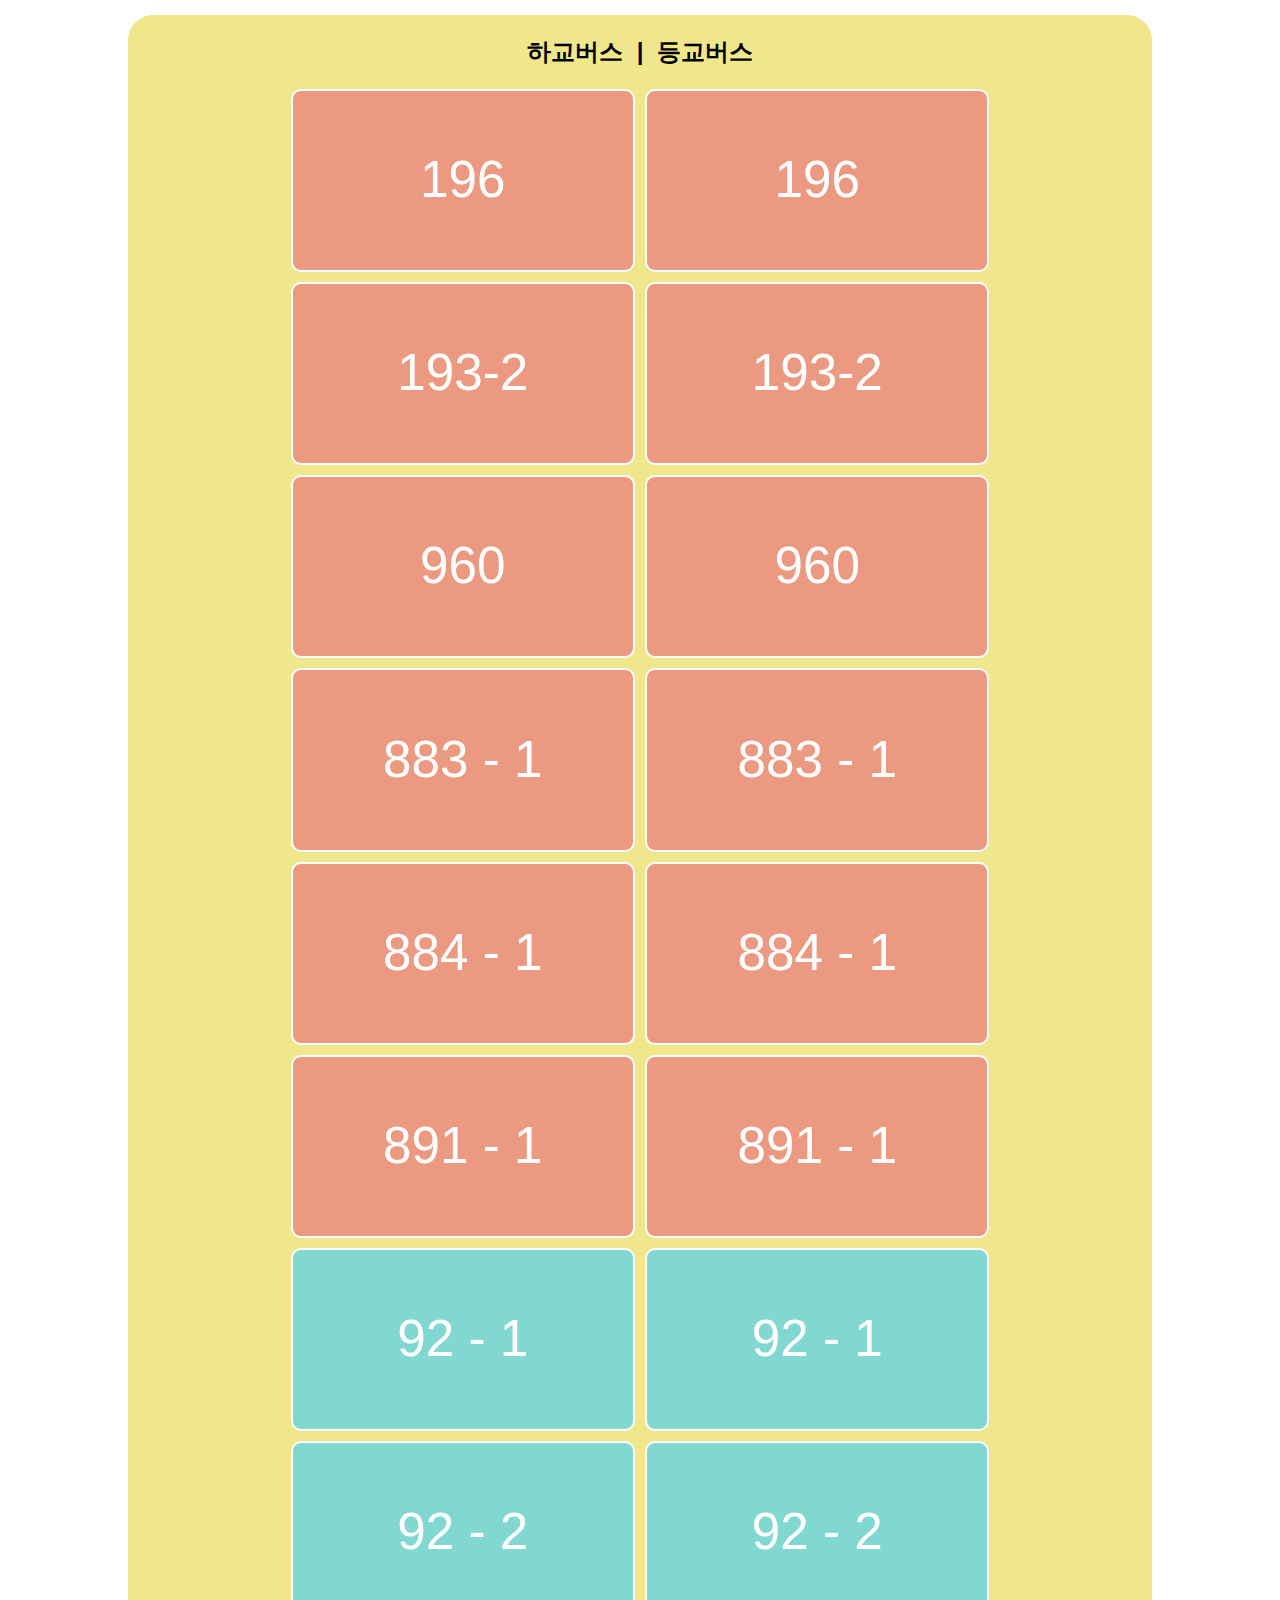
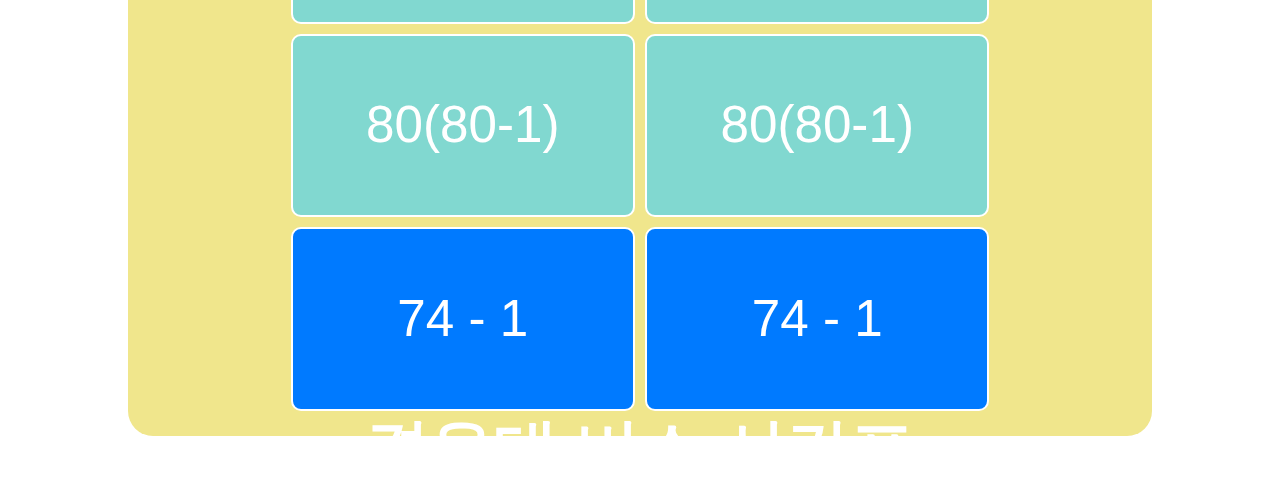
==== commit 09f44c00: "Update 960 bus" ====
--- a/html/index.html
+++ b/html/index.html
@@ -33,10 +33,12 @@
         <a href="https://bis.gumi.go.kr/city_bus/time_table.do?route_id=19620&brtId=196&remark=%EA%B2%BD%EC%9A%B4%EB%8C%80%ED%95%99%EA%B5%90(%EA%B5%AC%EB%AF%B8%EC%9A%B4%EC%A0%84%EB%A9%B4%ED%97%88%EC%84%BC%ED%84%B0)-%3E%EA%B5%AC%EB%AF%B8%EC%97%AD(%EC%A4%91%EC%95%99%EC%8B%9C%EC%9E%A5)" id="196-from" style="background-color:#eb9980">
           196
         </a>
-        <a href="" id="193-from" style="background-color:#eb9980">
+        <a href="#" id="193-from" style="background-color:#eb9980">
           193-2
         </a>
-        
+        <a href="#" id="960-from" style="background-color:#eb9980">
+          960
+        </a>
         <a href="https://bis.gumi.go.kr/city_bus/time_table.do?route_id=883-121&brtId=883-1&remark=%EA%B2%BD%EC%9A%B4%EB%8C%80%ED%95%99%EA%B5%90(%EA%B5%AC%EB%AF%B8%EC%9A%B4%EC%A0%84%EB%A9%B4%ED%97%88%EC%84%BC%ED%84%B0)-%3E%EA%B5%AC%EB%AF%B8%EC%97%AD(%EC%A4%91%EC%95%99%EC%8B%9C%EC%9E%A5)" id="883-1-from" style="background-color:#eb9980">
           883 - 1
         </a>
@@ -65,6 +67,9 @@
         </a>
         <a href="" id="193-to" style="background-color:#eb9980">
           193-2
+        </a>
+        <a href="" id="960-to" style="background-color:#eb9980">
+          960
         </a>
         <a href="https://bis.gumi.go.kr/city_bus/time_table.do?route_id=883-111&brtId=883-1&remark=%EA%B5%AC%EB%AF%B8%EC%97%AD-%3E%EA%B2%BD%EC%9A%B4%EB%8C%80%ED%95%99%EA%B5%90(%EA%B5%AC%EB%AF%B8%EC%9A%B4%EC%A0%84%EB%A9%B4%ED%97%88%EC%84%BC%ED%84%B0)" id="883-1-to" style="background-color:#eb9980">
           883 - 1
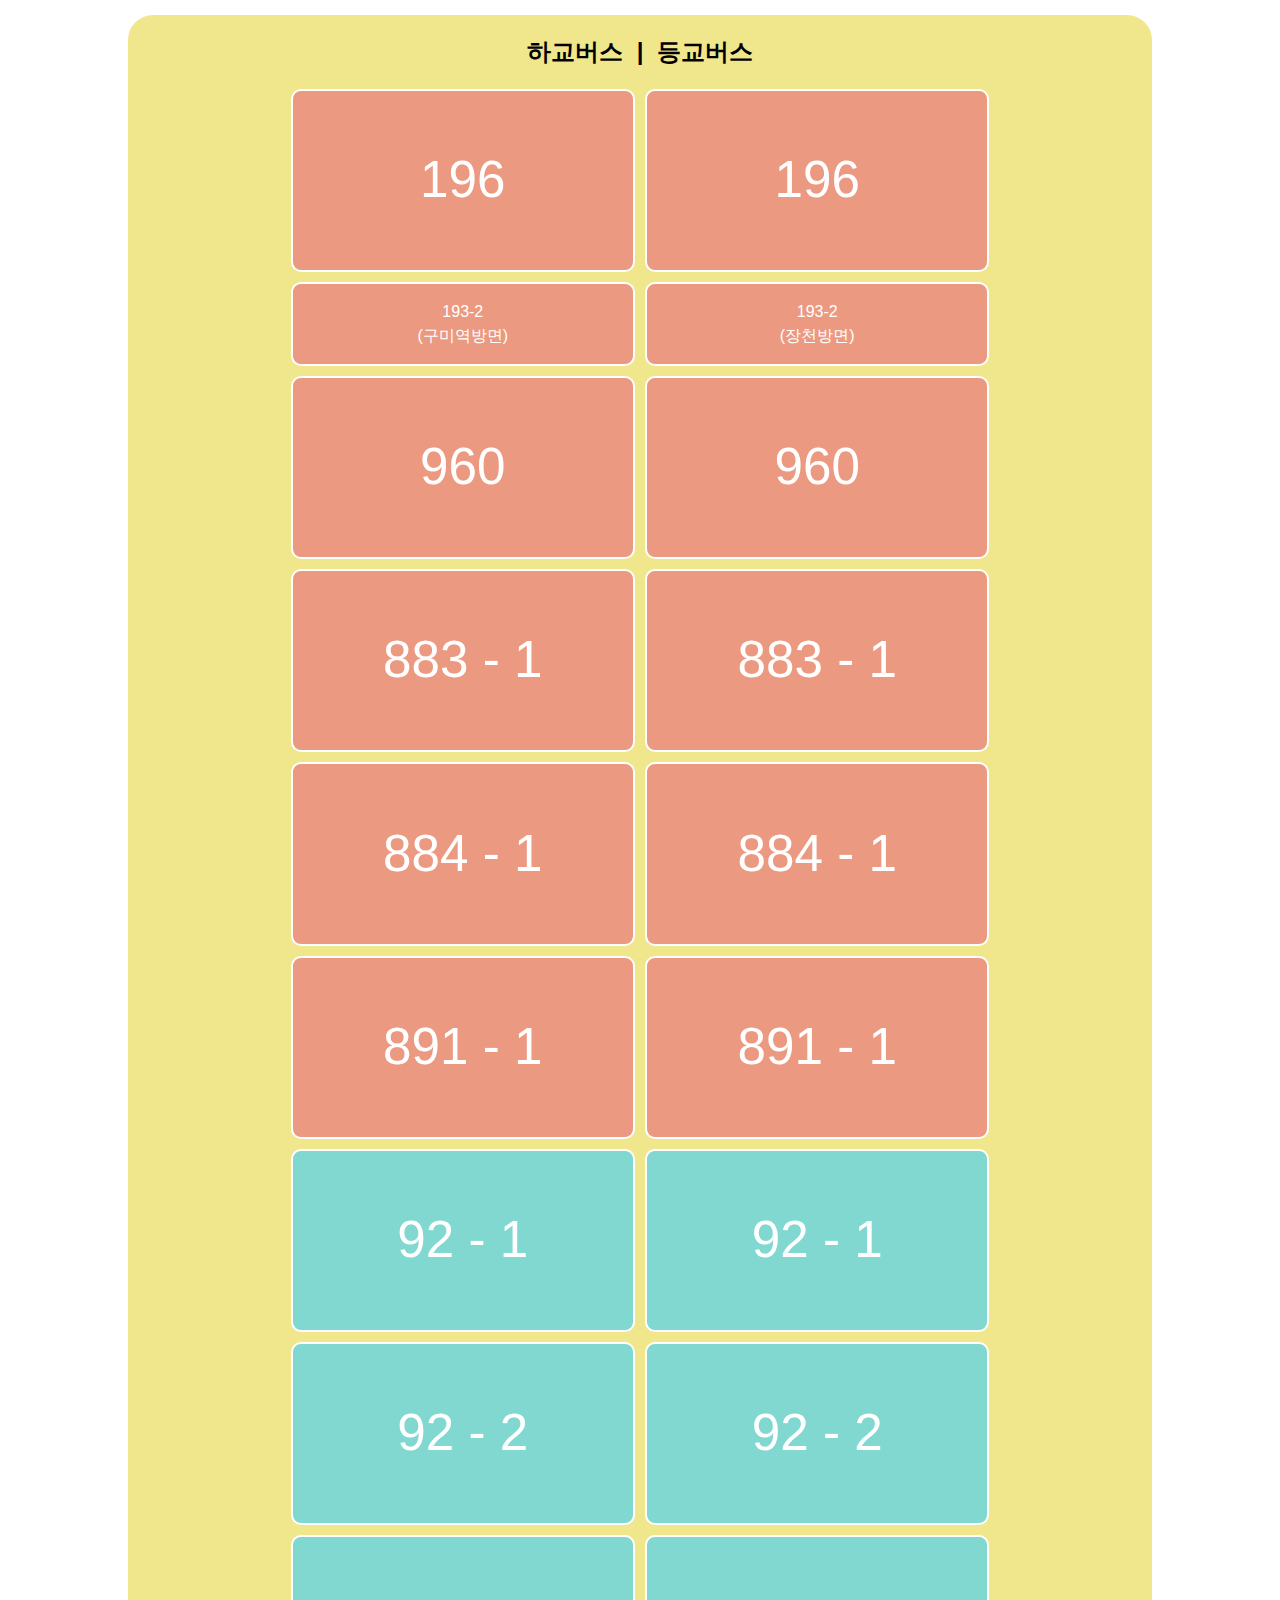
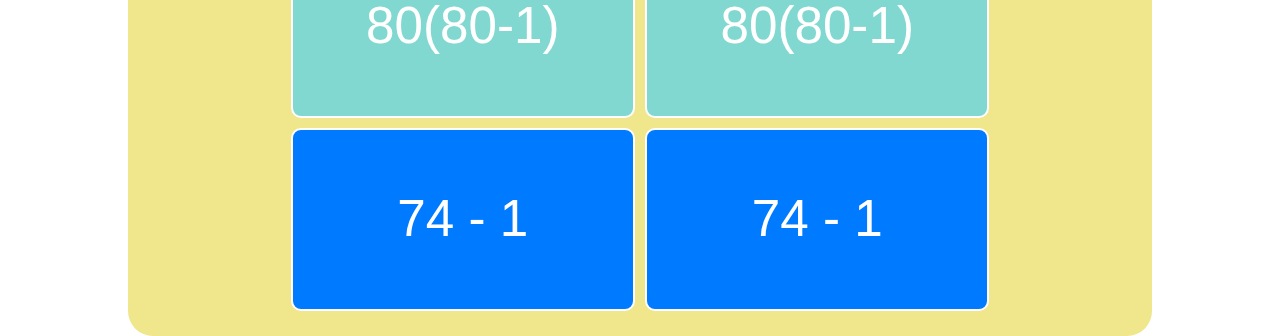
==== commit 2d74b463: "update bus" ====
--- a/html/index.html
+++ b/html/index.html
@@ -29,14 +29,15 @@
       <h2 style="white-space:pre-wrap;">  하교버스  |  등교버스  </h2>
     </div> 
     <div class="contents">
-      <div class="from">
+      <div class="from"> <!-- 하교버스 -->
         <a href="https://bis.gumi.go.kr/city_bus/time_table.do?route_id=19620&brtId=196&remark=%EA%B2%BD%EC%9A%B4%EB%8C%80%ED%95%99%EA%B5%90(%EA%B5%AC%EB%AF%B8%EC%9A%B4%EC%A0%84%EB%A9%B4%ED%97%88%EC%84%BC%ED%84%B0)-%3E%EA%B5%AC%EB%AF%B8%EC%97%AD(%EC%A4%91%EC%95%99%EC%8B%9C%EC%9E%A5)" id="196-from" style="background-color:#eb9980">
           196
         </a>
-        <a href="#" id="193-from" style="background-color:#eb9980">
-          193-2
+        <a href="https://bis.gumi.go.kr/city_bus/time_table.do?route_id=193-220&brtId=193-2&remark=%EC%9E%A5%EC%B2%9C%EB%B2%84%EC%8A%A4%ED%84%B0%EB%AF%B8%EB%84%90%20%EC%A2%85%EC%A0%90-%3E%EA%B5%AC%EB%AF%B8%EC%97%AD(%EC%A4%91%EC%95%99%EC%8B%9C%EC%9E%A5)#" id="193-from" style="background-color:#eb9980;font-size: 16px;">
+          193-2 <br>
+          (구미역방면)
         </a>
-        <a href="#" id="960-from" style="background-color:#eb9980">
+        <a href="https://bis.gumi.go.kr/city_bus/time_table.do?route_id=96020&brtId=960&remark=%EA%B2%BD%EC%9A%B4%EB%8C%80%ED%95%99%EA%B5%90(%EA%B5%AC%EB%AF%B8%EC%9A%B4%EC%A0%84%EB%A9%B4%ED%97%88%EC%84%BC%ED%84%B0)-%3E%EC%82%AC%EA%B3%A1%EC%97%AD" id="960-from" style="background-color:#eb9980">
           960
         </a>
         <a href="https://bis.gumi.go.kr/city_bus/time_table.do?route_id=883-121&brtId=883-1&remark=%EA%B2%BD%EC%9A%B4%EB%8C%80%ED%95%99%EA%B5%90(%EA%B5%AC%EB%AF%B8%EC%9A%B4%EC%A0%84%EB%A9%B4%ED%97%88%EC%84%BC%ED%84%B0)-%3E%EA%B5%AC%EB%AF%B8%EC%97%AD(%EC%A4%91%EC%95%99%EC%8B%9C%EC%9E%A5)" id="883-1-from" style="background-color:#eb9980">
@@ -61,14 +62,15 @@
           74 - 1
         </a>
       </div>
-      <div class="to">
+      <div class="to"> <!-- 등교버스 -->
         <a href="https://bis.gumi.go.kr/city_bus/time_table.do?route_id=19610&brtId=196&remark=%EA%B5%AC%EB%AF%B8%EC%97%AD-%3E%EA%B2%BD%EC%9A%B4%EB%8C%80%ED%95%99%EA%B5%90(%EA%B5%AC%EB%AF%B8%EC%9A%B4%EC%A0%84%EB%A9%B4%ED%97%88%EC%84%BC%ED%84%B0)" id="196-to" style="background-color:#eb9980">
           196
         </a>
-        <a href="" id="193-to" style="background-color:#eb9980">
-          193-2
+        <a href="https://bis.gumi.go.kr/city_bus/time_table.do?route_id=193-210&brtId=193-2&remark=%EA%B5%AC%EB%AF%B8%EC%97%AD-%3E%EC%9E%A5%EC%B2%9C%EB%B2%84%EC%8A%A4%ED%84%B0%EB%AF%B8%EB%84%90%20%EC%A2%85%EC%A0%90" id="193-to" style="background-color:#eb9980;font-size: 16px;">
+          193-2<br>
+          (장천방면)
         </a>
-        <a href="" id="960-to" style="background-color:#eb9980">
+        <a href="https://bis.gumi.go.kr/city_bus/time_table.do?route_id=96010&brtId=960&remark=%EC%82%AC%EA%B3%A1%EC%97%AD-%3E%EA%B2%BD%EC%9A%B4%EB%8C%80%ED%95%99%EA%B5%90(%EA%B5%AC%EB%AF%B8%EC%9A%B4%EC%A0%84%EB%A9%B4%ED%97%88%EC%84%BC%ED%84%B0)%EC%9E%85%EA%B5%AC" id="960-to" style="background-color:#eb9980">
           960
         </a>
         <a href="https://bis.gumi.go.kr/city_bus/time_table.do?route_id=883-111&brtId=883-1&remark=%EA%B5%AC%EB%AF%B8%EC%97%AD-%3E%EA%B2%BD%EC%9A%B4%EB%8C%80%ED%95%99%EA%B5%90(%EA%B5%AC%EB%AF%B8%EC%9A%B4%EC%A0%84%EB%A9%B4%ED%97%88%EC%84%BC%ED%84%B0)" id="883-1-to" style="background-color:#eb9980">
@@ -95,8 +97,5 @@
       </div>
     </div>
   </div>
-  <footer>
-      <h1>경운대 버스 시간표</h1>
-  </footer>
 </body>
 </html>
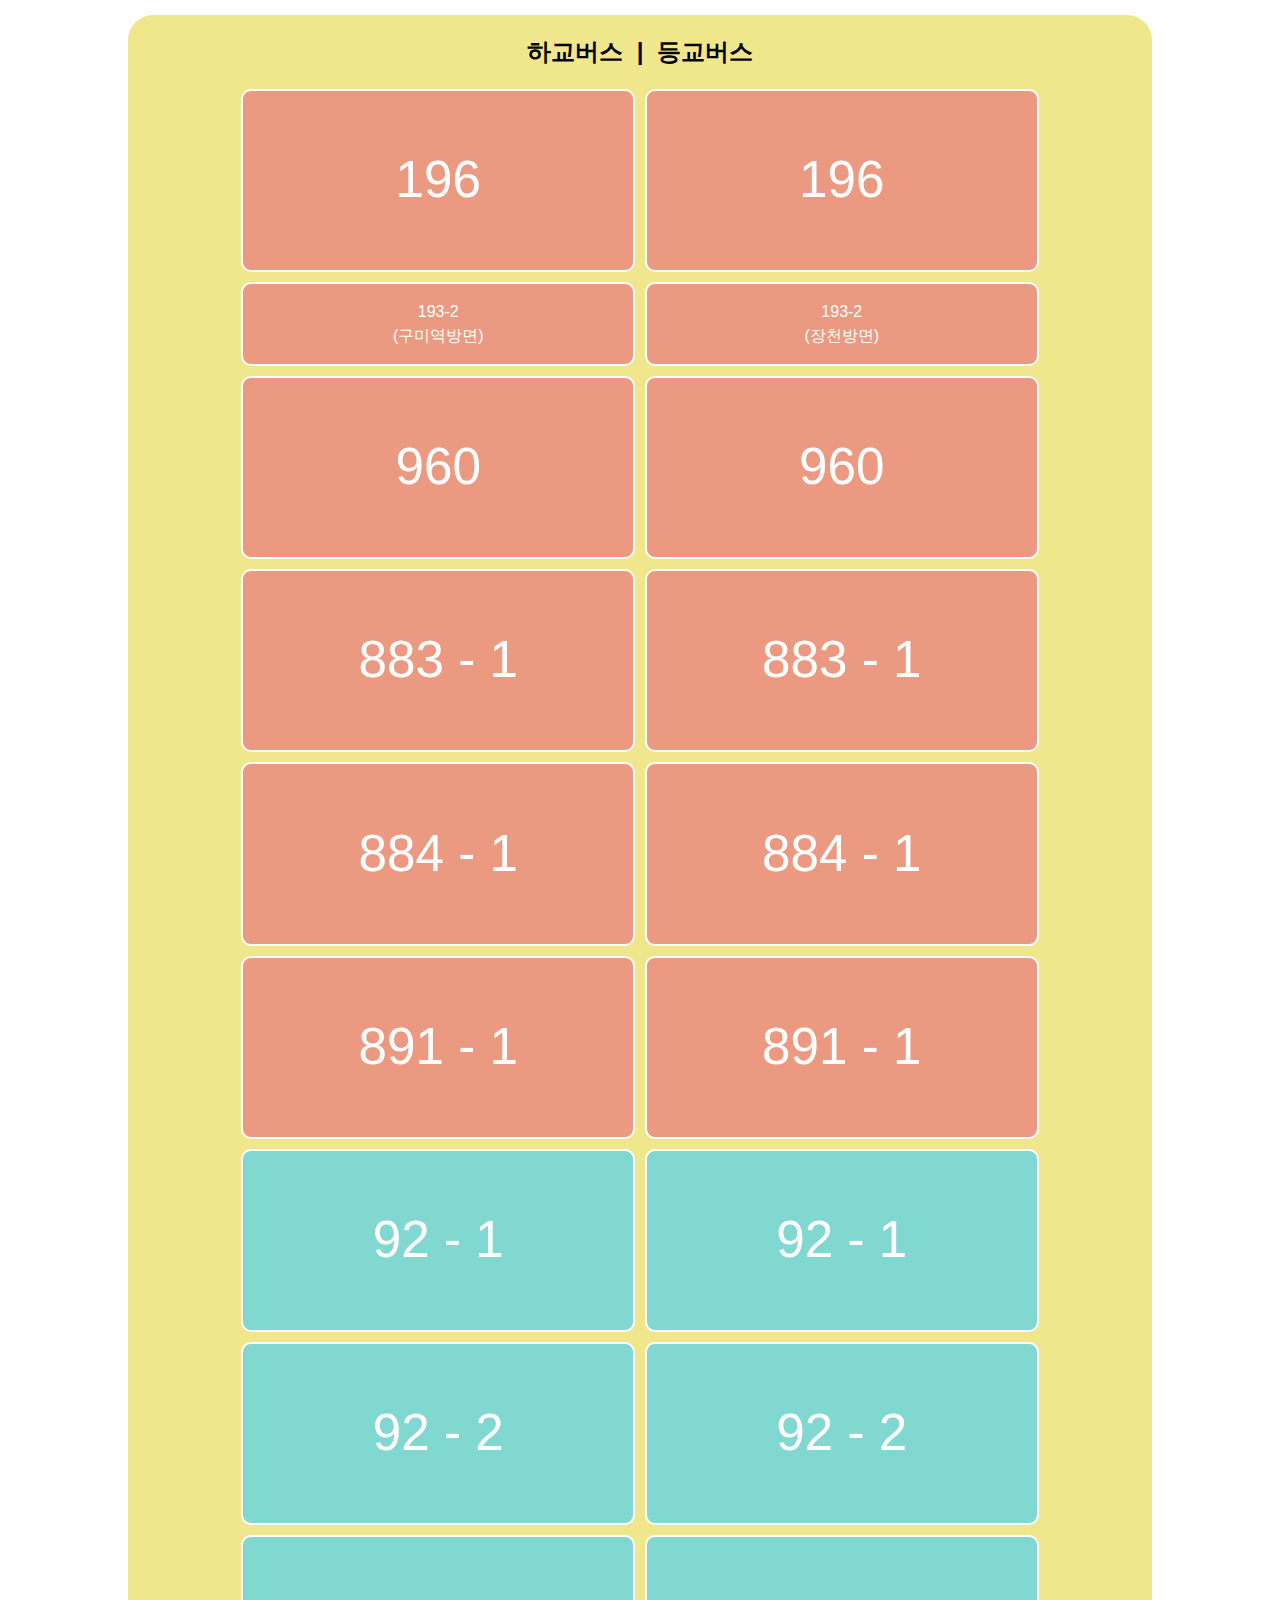
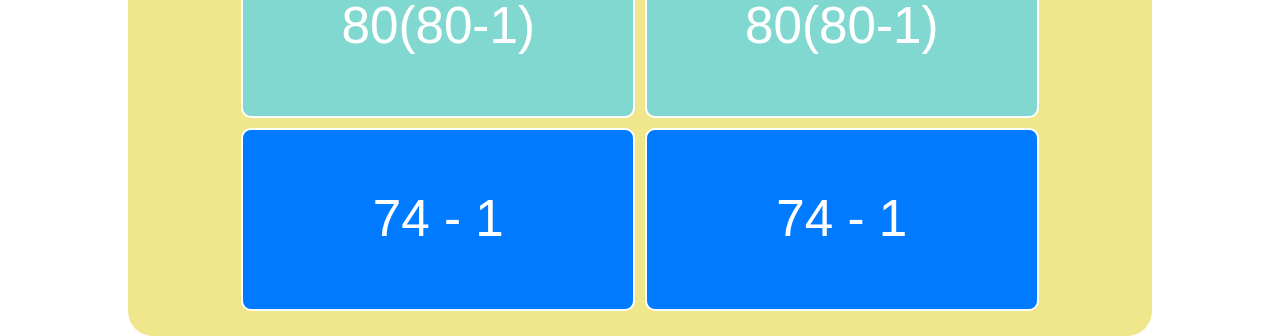
==== commit a48cca86: "fix some graphic and developer" ====
--- a/html/index.html
+++ b/html/index.html
@@ -5,7 +5,7 @@
   <meta http-equiv="X-UA-Compatible" content="IE=edge">
   <meta name="viewport" content="width=device-width, initial-scale=1.0, maximum-scale=1.0, user-scalable=no">
   <meta name="keywords" content="경운대학교, 경운대, 버스, 시간표">
-  <meta name="author" content="Haiiron / Edward">
+  <meta name="author" content="Hairon / Edward / JEON MIN SEO">
   <meta name="description" content="우리 모두를 위한 경운대학교 버스 시간표입니다!">
   <meta property="og:title" content="IKW Bus Information">
   <meta property="og:description" content="대학 버스정보">
--- a/css/style.css
+++ b/css/style.css
@@ -52,11 +52,11 @@
 
 a /* 사용자 주요 기능버튼 */
 {
-	background-color: #007aff; /* Green */
+	background-color: #007aff;
   	border: 2px solid;
 	padding: 1em;
 	margin:5px;
-	width: 70%;
+	width: 80%;
   	color: white;
   	display: inline-block;
   	font-size: 4vw;
